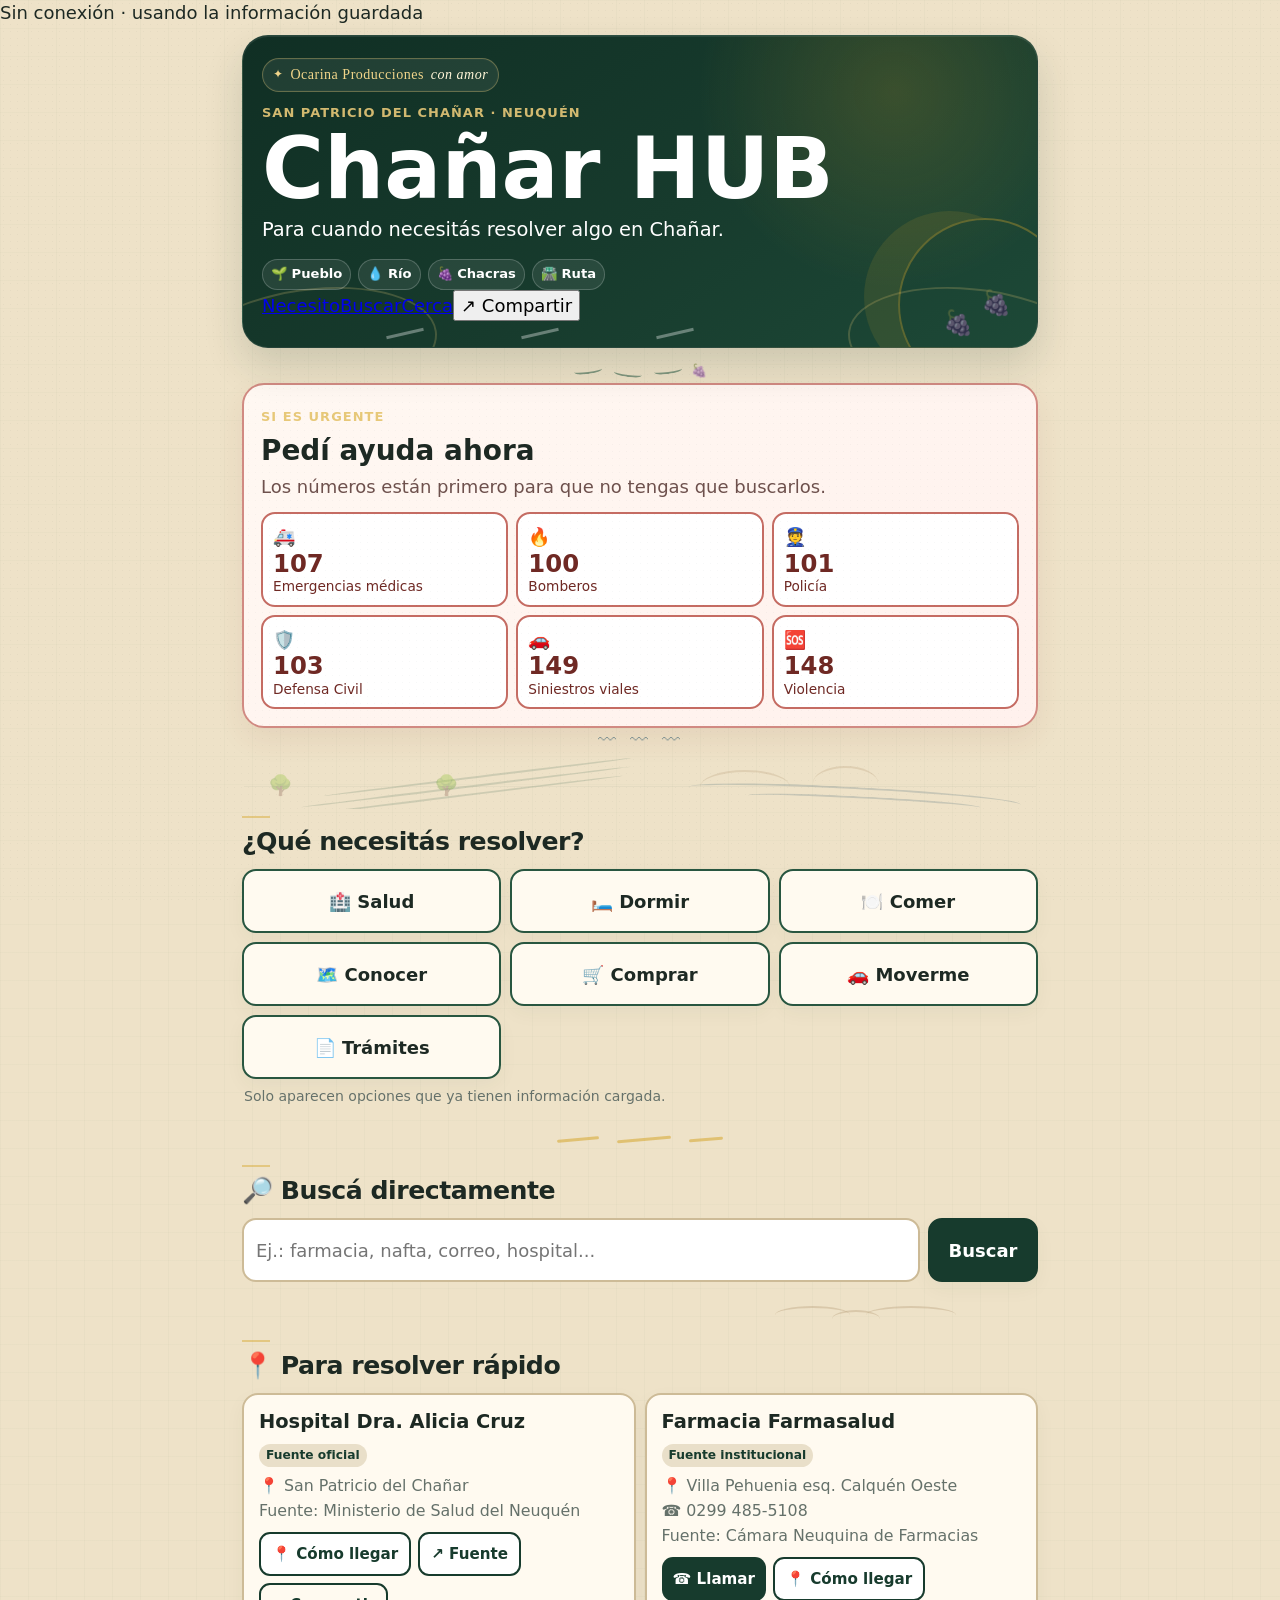
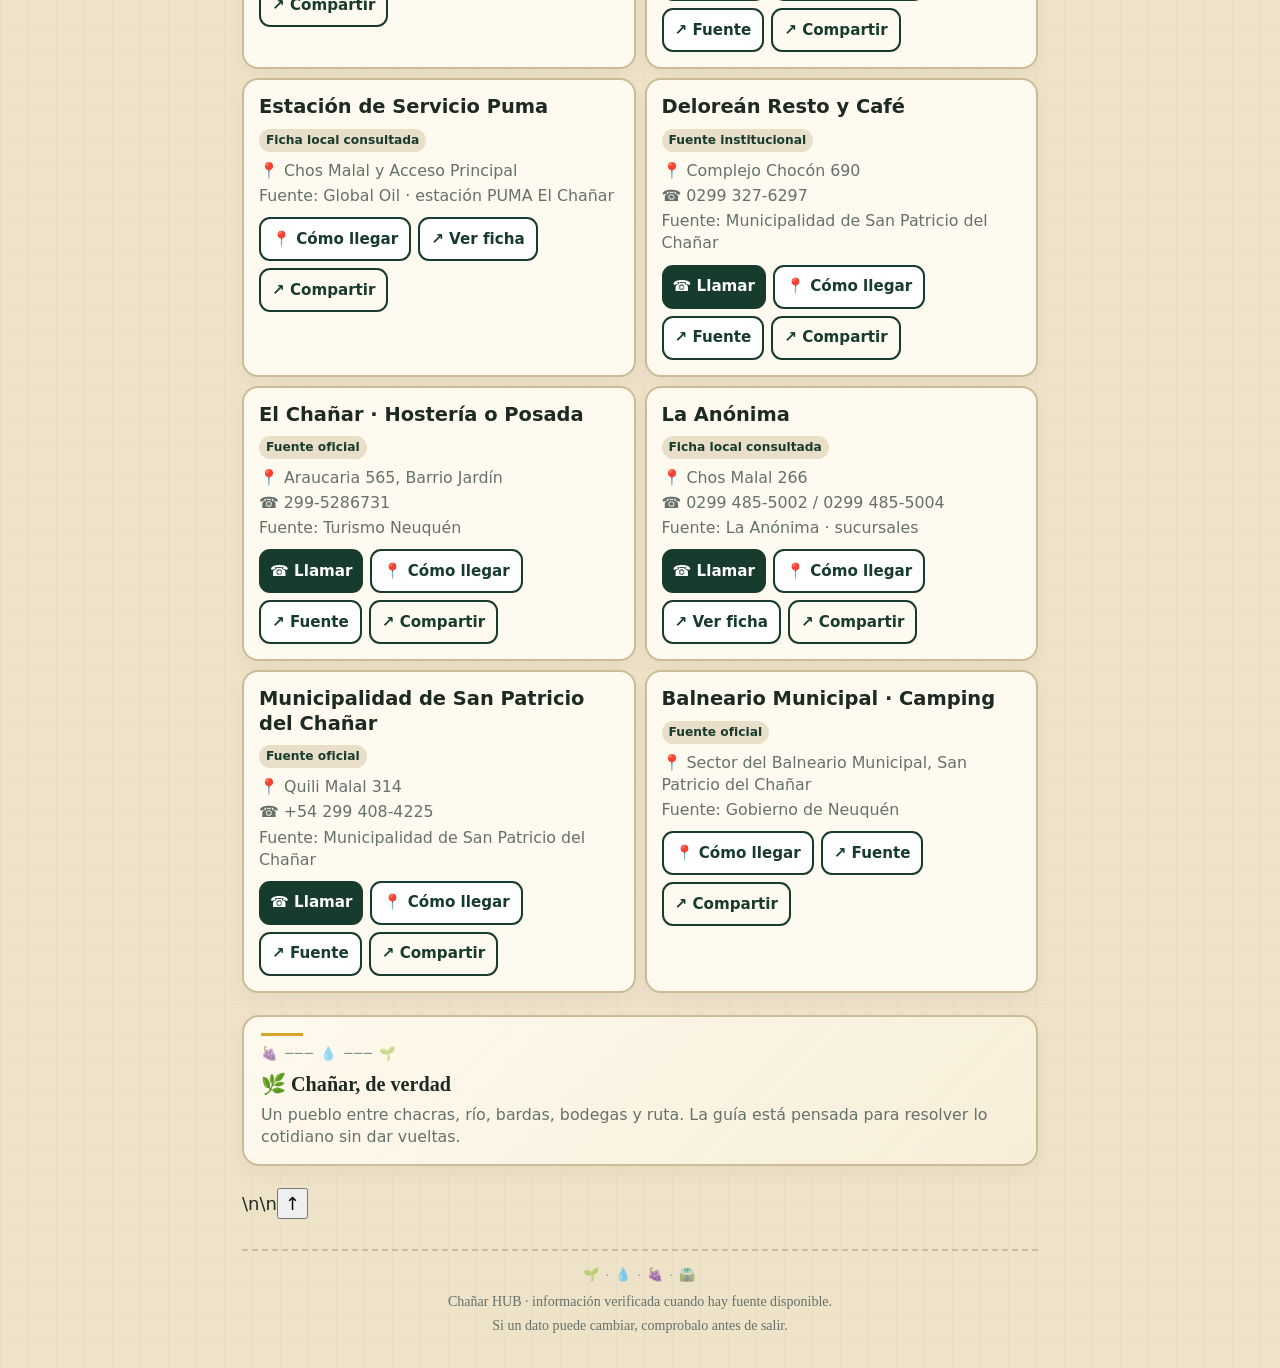
==== index.html @ 2857ac75 "Profundizar experiencia móvil y accesos rápidos" ====
<!doctype html>
<html lang="es">
<head>
<meta charset="utf-8">
<meta name="viewport" content="width=device-width,initial-scale=1,viewport-fit=cover">
<meta name="theme-color" content="#173b2d">
<meta name="theme-color" content="#173b2d"><link rel="manifest" href="manifest.webmanifest"><meta name="apple-mobile-web-app-capable" content="yes"><meta name="apple-mobile-web-app-status-bar-style" content="black-translucent"><meta name="apple-mobile-web-app-title" content="Chañar HUB"><meta name="description" content="Chañar HUB: información útil para resolver rápido en San Patricio del Chañar.">
<title>Chañar HUB · Guía útil</title>
<link rel="stylesheet" href="style.css">
</head>
<body>
<div class="offline-bar" id="offlineBar" role="status">Sin conexión · usando la información guardada</div>
<main class="app">
<header class="hero">
  <div class="brand-signature">Ocarina Producciones <span>con amor</span></div>
  <div class="eyebrow">SAN PATRICIO DEL CHAÑAR · NEUQUÉN</div>
  <h1>Chañar HUB</h1>
  <p>Para cuando necesitás resolver algo en Chañar.</p><div class="local-strip"><span>🌱 Pueblo</span><span>💧 Río</span><span>🍇 Chacras</span><span>🛣️ Ruta</span></div><nav class="mobile-nav" aria-label="Accesos rápidos"><a href="#need-title">Necesito</a><a href="#search-title">Buscar</a><a href="#quick-title">Cerca</a><button type="button" id="shareHub">↗ Compartir</button></nav>
  <div class="local-landscape" aria-hidden="true">
    <span class="hill hill-a"></span><span class="hill hill-b"></span>
    <span class="vine vine-1">🍇</span><span class="vine vine-2">🍇</span>
    <span class="road-mark road-1"></span><span class="road-mark road-2"></span><span class="road-mark road-3"></span>
  </div>
</header>
<div class="cha-strip strip-vine" aria-hidden="true"><i></i><i></i><i></i><span>🍇</span></div>

<section class="emergency" aria-labelledby="emergency-title">
  <div>
    <span class="eyebrow">SI ES URGENTE</span>
    <h2 id="emergency-title">Pedí ayuda ahora</h2>
    <p>Los números están primero para que no tengas que buscarlos.</p>
  </div>
  <div class="em-grid">
    <a href="tel:107" aria-label="Llamar al 107, emergencias médicas">🚑 <b>107</b><small>Emergencias médicas</small></a>
    <a href="tel:100" aria-label="Llamar al 100, bomberos">🔥 <b>100</b><small>Bomberos</small></a>
    <a href="tel:101" aria-label="Llamar al 101, policía">👮 <b>101</b><small>Policía</small></a>
    <a href="tel:103" aria-label="Llamar al 103, Defensa Civil">🛡️ <b>103</b><small>Defensa Civil</small></a>
    <a href="tel:149" aria-label="Llamar al 149, siniestros viales">🚗 <b>149</b><small>Siniestros viales</small></a>
    <a href="tel:148" aria-label="Llamar al 148, asistencia en violencia">🆘 <b>148</b><small>Violencia</small></a>
  </div>
</section>
<div class="cha-strip strip-river" aria-hidden="true"><span>〰</span><span>〰</span><span>〰</span></div>

<div class="local-scene" aria-hidden="true">
  <span class="row row-1"></span><span class="row row-2"></span><span class="row row-3"></span>
  <span class="water"></span><span class="barda barda-1"></span><span class="barda barda-2"></span>
  <span class="tiny-tree tree-1">🌳</span><span class="tiny-tree tree-2">🌳</span>
</div>

<section class="section" aria-labelledby="need-title">
<h2 id="need-title">¿Qué necesitás resolver?</h2>
<div class="actions">
  <button type="button" data-filter="salud">🏥 Salud</button>
  <button type="button" data-filter="dormir">🛏️ Dormir</button>
  <button type="button" data-filter="comer">🍽️ Comer</button>
  <button type="button" data-filter="visitar">🗺️ Conocer</button>
  <button type="button" data-filter="comprar">🛒 Comprar</button>
  <button type="button" data-filter="moverme">🚗 Moverme</button>
  <button type="button" data-filter="tramites">📄 Trámites</button>
</div>
<p class="hint">Solo aparecen opciones que ya tienen información cargada.</p>
</section>
<div class="cha-strip strip-road" aria-hidden="true"><span></span><span></span><span></span></div>

<section class="section" aria-labelledby="search-title">
<h2 id="search-title">🔎 Buscá directamente</h2>
<form class="search" id="searchForm">
  <input id="q" name="q" type="search" placeholder="Ej.: farmacia, nafta, correo, hospital..." autocomplete="off" enterkeyhint="search" aria-label="Buscar información">
  <button type="submit" id="go">Buscar</button>
</form>
<div id="results" aria-live="polite"></div>
</section>
<div class="cha-strip strip-barda" aria-hidden="true"><span></span><span></span><span></span></div>

<section class="section" aria-labelledby="quick-title">
<h2 id="quick-title">📍 Para resolver rápido</h2>
<div class="cards" id="quick"></div>
</section>

<section class="local-note" aria-label="Identidad local"><div class="note-marks" aria-hidden="true">🍇 ─── 💧 ─── 🌱</div><strong>🌿 Chañar, de verdad</strong><p>Un pueblo entre chacras, río, bardas, bodegas y ruta. La guía está pensada para resolver lo cotidiano sin dar vueltas.</p></section>\n\n<button class="top-button" id="topButton" type="button" aria-label="Volver arriba">↑</button>
<footer>Chañar HUB · información verificada cuando hay fuente disponible.<br><span>Si un dato puede cambiar, comprobalo antes de salir.</span></footer>
</main>
<script src="app.js"></script>
<script>if("serviceWorker" in navigator) navigator.serviceWorker.register("sw.js");</script>
</body>
</html>
---- style.css ----
:root{--green:#173b2d;--green2:#285640;--paper:#fffaf0;--cream:#eee2c8;--ink:#1d2923;--muted:#65716a;--line:#cdbb97;--red:#9d3029;--blue:#345c70;--sun:#d6a62c}
*{box-sizing:border-box}
html{font-size:18px;-webkit-text-size-adjust:100%}
body{margin:0;background:var(--cream);color:var(--ink);font-family:system-ui,-apple-system,"Segoe UI",sans-serif;line-height:1.4;background-image:linear-gradient(90deg,rgba(23,59,45,.025) 1px,transparent 1px),linear-gradient(rgba(23,59,45,.018) 1px,transparent 1px);background-size:28px 28px}
button,input{font:inherit}
a,button{touch-action:manipulation}
.app{width:min(100%,820px);margin:auto;padding:10px 12px calc(32px + env(safe-area-inset-bottom))}
.hero{background:radial-gradient(circle at 82% 18%,rgba(214,166,44,.18),transparent 28%),linear-gradient(145deg,#102f24 0%,#173b2d 55%,#1d4937 100%);color:white;border-radius:26px;padding:22px 19px 26px;margin-bottom:12px;position:relative;overflow:hidden;box-shadow:0 18px 38px rgba(23,59,45,.16),inset 0 1px 0 rgba(255,255,255,.08);border:1px solid rgba(255,255,255,.09)}.hero:after{content:"";position:absolute;right:-35px;bottom:-45px;width:170px;height:170px;border:2px solid rgba(214,166,44,.35);border-radius:50%;box-shadow:-35px -8px 0 -1px rgba(214,166,44,.12)}
.eyebrow{font-size:.72rem;font-weight:900;letter-spacing:.08em;color:#e7c878}
.brand-signature{display:inline-flex;align-items:center;gap:7px;margin-bottom:12px;padding:6px 10px;border:1px solid rgba(231,200,120,.34);border-radius:999px;background:rgba(255,250,240,.07);font-family:Georgia,serif;font-size:.78rem;letter-spacing:.035em;color:#f1d58a;box-shadow:inset 0 0 0 1px rgba(255,255,255,.025)}.brand-signature:before{content:"✦";font-size:.65rem}.brand-signature span{font-style:italic;color:#fff6d8}.hero h1{font-size:clamp(2.35rem,12vw,4.7rem);line-height:.9;margin:9px 0}
.hero p{margin:0;font-size:1.08rem}.local-strip{display:flex;flex-wrap:wrap;gap:7px;margin-top:16px}.local-strip span{font-size:.73rem;font-weight:800;padding:5px 8px;border:1px solid rgba(255,255,255,.2);border-radius:999px;background:rgba(255,255,255,.08)}
.emergency{background:linear-gradient(145deg,#fff8f2,#fff1ed);border:2px solid #d18a82;border-radius:22px;padding:17px;box-shadow:0 12px 28px rgba(130,45,35,.08)}
.emergency h2{margin:4px 0;font-size:1.55rem}
.emergency p{margin:4px 0 13px;color:#6e514d}
.em-grid{display:grid;grid-template-columns:repeat(3,1fr);gap:8px}
.em-grid a{min-height:84px;padding:10px;background:white;border:2px solid #c56c63;border-radius:14px;text-decoration:none;color:#6f2924;display:flex;flex-direction:column;justify-content:center;gap:1px}
.em-grid b{font-size:1.35rem;line-height:1.1}
.em-grid small{font-size:.76rem;line-height:1.2}
.section{margin:22px 0}.section h2{letter-spacing:-.02em}.actions button,.search button,.card,.local-note{box-shadow:0 7px 20px rgba(23,59,45,.045)}.local-note{margin:22px 0;padding:16px 17px;border:2px solid var(--line);border-radius:17px;background:rgba(255,250,240,.82);position:relative}.local-note:before{content:"";display:block;width:42px;height:3px;background:var(--sun);margin-bottom:9px}.local-note strong{font-size:1.02rem}.local-note p{margin:5px 0 0;color:var(--muted);font-size:.88rem}
.section h2{font-size:1.4rem;margin:0 0 10px}
.actions{display:grid;grid-template-columns:repeat(3,1fr);gap:9px}
.actions button,.search button{border:2px solid var(--green2);background:var(--paper);color:var(--ink);border-radius:14px;padding:13px 10px;min-height:64px;font:inherit;font-weight:850;cursor:pointer}
.actions button:active,.search button:active,.card a:active,.em-grid a:active{transform:translateY(1px)}
.search{display:flex;gap:8px}
.search input{flex:1;min-width:0;min-height:52px;border:2px solid var(--line);border-radius:14px;padding:12px;background:white;color:var(--ink)}
.search input:focus,.actions button:focus-visible,.search button:focus-visible,.card a:focus-visible,.em-grid a:focus-visible{outline:3px solid #d19d27;outline-offset:2px}
.search button{background:var(--green);color:white;border-color:var(--green);min-width:110px}
.hint{margin:8px 2px 0;color:var(--muted);font-size:.78rem}
#results{margin-top:10px}
.cards{display:grid;grid-template-columns:1fr 1fr;gap:9px}
.card{background:var(--paper);border:2px solid var(--line);border-radius:16px;padding:15px}
.card h3{margin:0 0 5px;font-size:1.08rem;line-height:1.25}
.card p{margin:3px 0;color:var(--muted);font-size:.88rem}
.card .buttons{display:flex;gap:7px;flex-wrap:wrap;margin-top:10px}
.card .share{display:inline-flex;align-items:center;justify-content:center;min-height:44px;padding:8px 11px;border-radius:11px;background:var(--paper);color:var(--green);border:2px solid var(--green);font-weight:800;font-size:.84rem;cursor:pointer}
.card .badge{display:inline-block;margin:2px 0 5px;padding:3px 7px;border-radius:999px;background:#e9dfc9;color:var(--green);font-size:.68rem;font-weight:850}
.card .share:focus-visible{outline:3px solid #d19d27;outline-offset:2px}
.card a{display:inline-flex;align-items:center;justify-content:center;min-height:44px;padding:8px 11px;border-radius:11px;background:var(--green);color:white;text-decoration:none;font-weight:800;font-size:.84rem}
.card a.secondary{background:white;color:var(--green);border:2px solid var(--green)}
.empty{padding:14px;border:2px dashed var(--line);border-radius:14px;background:var(--paper);color:var(--muted)}
footer{margin-top:30px;border-top:2px dashed var(--line);padding-top:15px;color:var(--muted);font-size:.78rem;text-align:center}
footer span{display:block;margin-top:4px}
@media(max-width:620px){
  .app{padding:8px 9px calc(28px + env(safe-area-inset-bottom))}
  .em-grid{grid-template-columns:repeat(2,1fr)}
  .actions{grid-template-columns:1fr 1fr}
  .cards{grid-template-columns:1fr}
  .search{display:grid;grid-template-columns:1fr}
  .search button{width:100%}
  .hero{padding:22px 16px}
}
@media(max-width:380px){
  html{font-size:17px}
  .actions{grid-template-columns:1fr}
  .em-grid a{min-height:76px}
}

/* Identidad visual local: chacras, río, bardas y ruta. Decoración liviana, sin imágenes externas. */
.hero{isolation:isolate}
.local-landscape{position:absolute;inset:auto 0 0 0;height:82px;pointer-events:none;z-index:-1;overflow:hidden}
.hill{position:absolute;bottom:-62px;width:260px;height:120px;border:2px solid rgba(231,200,120,.22);border-radius:50%}
.hill-a{left:-65px;transform:rotate(-8deg)}
.hill-b{right:-70px;transform:rotate(8deg)}
.vine{position:absolute;font-size:1.35rem;opacity:.5;filter:saturate(.8)}
.vine-1{right:26px;bottom:27px}.vine-2{right:64px;bottom:7px}
.road-mark{position:absolute;width:38px;height:3px;background:rgba(255,255,255,.35);transform:rotate(-13deg);bottom:12px}
.road-1{left:18%}.road-2{left:35%}.road-3{left:52%}
.local-divider{display:flex;align-items:center;gap:8px;margin:5px 7px 2px;color:var(--green2);opacity:.72;font-size:.78rem}
.local-divider i{height:1px;flex:1;background:linear-gradient(90deg,transparent,var(--line),transparent)}
.local-scene{height:54px;margin:3px 2px -7px;position:relative;overflow:hidden;border-radius:14px;opacity:.72}
.local-scene:after{content:"";position:absolute;inset:0;background:linear-gradient(180deg,transparent 58%,rgba(23,59,45,.055) 58%,rgba(23,59,45,.055) 60%,transparent 60%)}
.row{position:absolute;height:2px;background:var(--green2);opacity:.22;transform:rotate(-7deg);border-radius:50%}
.row-1{width:44%;left:4%;bottom:11px}.row-2{width:42%;left:7%;bottom:21px}.row-3{width:39%;left:10%;bottom:31px}
.water{position:absolute;right:2%;bottom:4px;width:42%;height:18px;border-top:2px solid var(--blue);border-radius:50%;transform:rotate(3deg);opacity:.28}
.water:after{content:"";position:absolute;left:18%;top:7px;width:70%;height:8px;border-top:2px solid var(--blue);border-radius:50%}
.barda{position:absolute;bottom:5px;width:90px;height:34px;border-top:2px solid #9b7b52;border-radius:50%;opacity:.25}
.barda-1{right:31%}.barda-2{right:20%;bottom:9px;width:65px}
.tiny-tree{position:absolute;font-size:1.1rem;opacity:.42;bottom:9px}.tree-1{left:3%}.tree-2{left:24%}
.local-note{overflow:hidden}.local-note .note-marks{font-size:.74rem;letter-spacing:.12em;color:var(--green2);opacity:.62;margin-bottom:7px}
footer:before{content:"🌱  ·  💧  ·  🍇  ·  🛣️";display:block;margin-bottom:8px;font-size:.72rem;letter-spacing:.12em;opacity:.7}
@media(max-width:620px){.local-scene{height:46px}.local-landscape{height:72px}.vine{font-size:1.15rem}.local-divider{margin-left:3px;margin-right:3px}}

/* Capa de belleza editorial Ocarina: cálida, artesanal y local, sin sacrificar velocidad. */
body:before{content:"";position:fixed;inset:0;pointer-events:none;opacity:.18;background-image:radial-gradient(rgba(23,59,45,.18) .6px,transparent .6px);background-size:7px 7px;mix-blend-mode:multiply}.hero p{max-width:520px}.hero .eyebrow{opacity:.9}.card{transition:transform .18s ease,box-shadow .18s ease}.card:hover{transform:translateY(-2px);box-shadow:0 12px 28px rgba(23,59,45,.09)}.actions button{transition:transform .15s ease,background .15s ease}.actions button:hover{background:#fffdf7;transform:translateY(-1px)}.local-note{background:linear-gradient(135deg,rgba(255,250,240,.96),rgba(247,239,217,.9))}.local-note strong{font-family:Georgia,serif;font-size:1.12rem}footer{font-family:Georgia,serif}

/* LENGUAJE VISUAL CHAÑAR HUB: patrones livianos de viña, río, ruta y barda. */
.cha-strip{height:22px;margin:1px 18px 1px;display:flex;align-items:center;justify-content:center;gap:12px;opacity:.55;overflow:hidden;pointer-events:none}.cha-strip span{color:var(--green2);font-size:.72rem}.strip-vine i{width:28px;height:7px;border-bottom:2px solid var(--green2);border-radius:0 0 60% 60%;transform:rotate(-7deg)}.strip-vine i:nth-child(2){transform:rotate(7deg);margin-top:5px}.strip-vine span{margin-left:-3px}.strip-river span{font-family:Georgia,serif;font-size:1rem;color:var(--blue);letter-spacing:.12em}.strip-road{gap:18px}.strip-road span{display:block;width:42px;height:3px;border-radius:99px;background:var(--sun);transform:rotate(-5deg)}.strip-road span:nth-child(2){width:54px}.strip-road span:nth-child(3){width:34px}.strip-barda{gap:0;justify-content:flex-end;padding-right:8%}.strip-barda span{width:75px;height:18px;border-top:2px solid #9b7b52;border-radius:50%;opacity:.45}.strip-barda span:nth-child(2){width:48px;margin-left:-18px;margin-top:8px}.strip-barda span:nth-child(3){width:90px;margin-left:-14px}.section{position:relative}.section:before{content:"";position:absolute;left:0;top:-8px;width:28px;height:2px;background:var(--sun);opacity:.45}.emergency + .cha-strip{margin-top:2px}@media(max-width:620px){.cha-strip{margin-left:8px;margin-right:8px}}
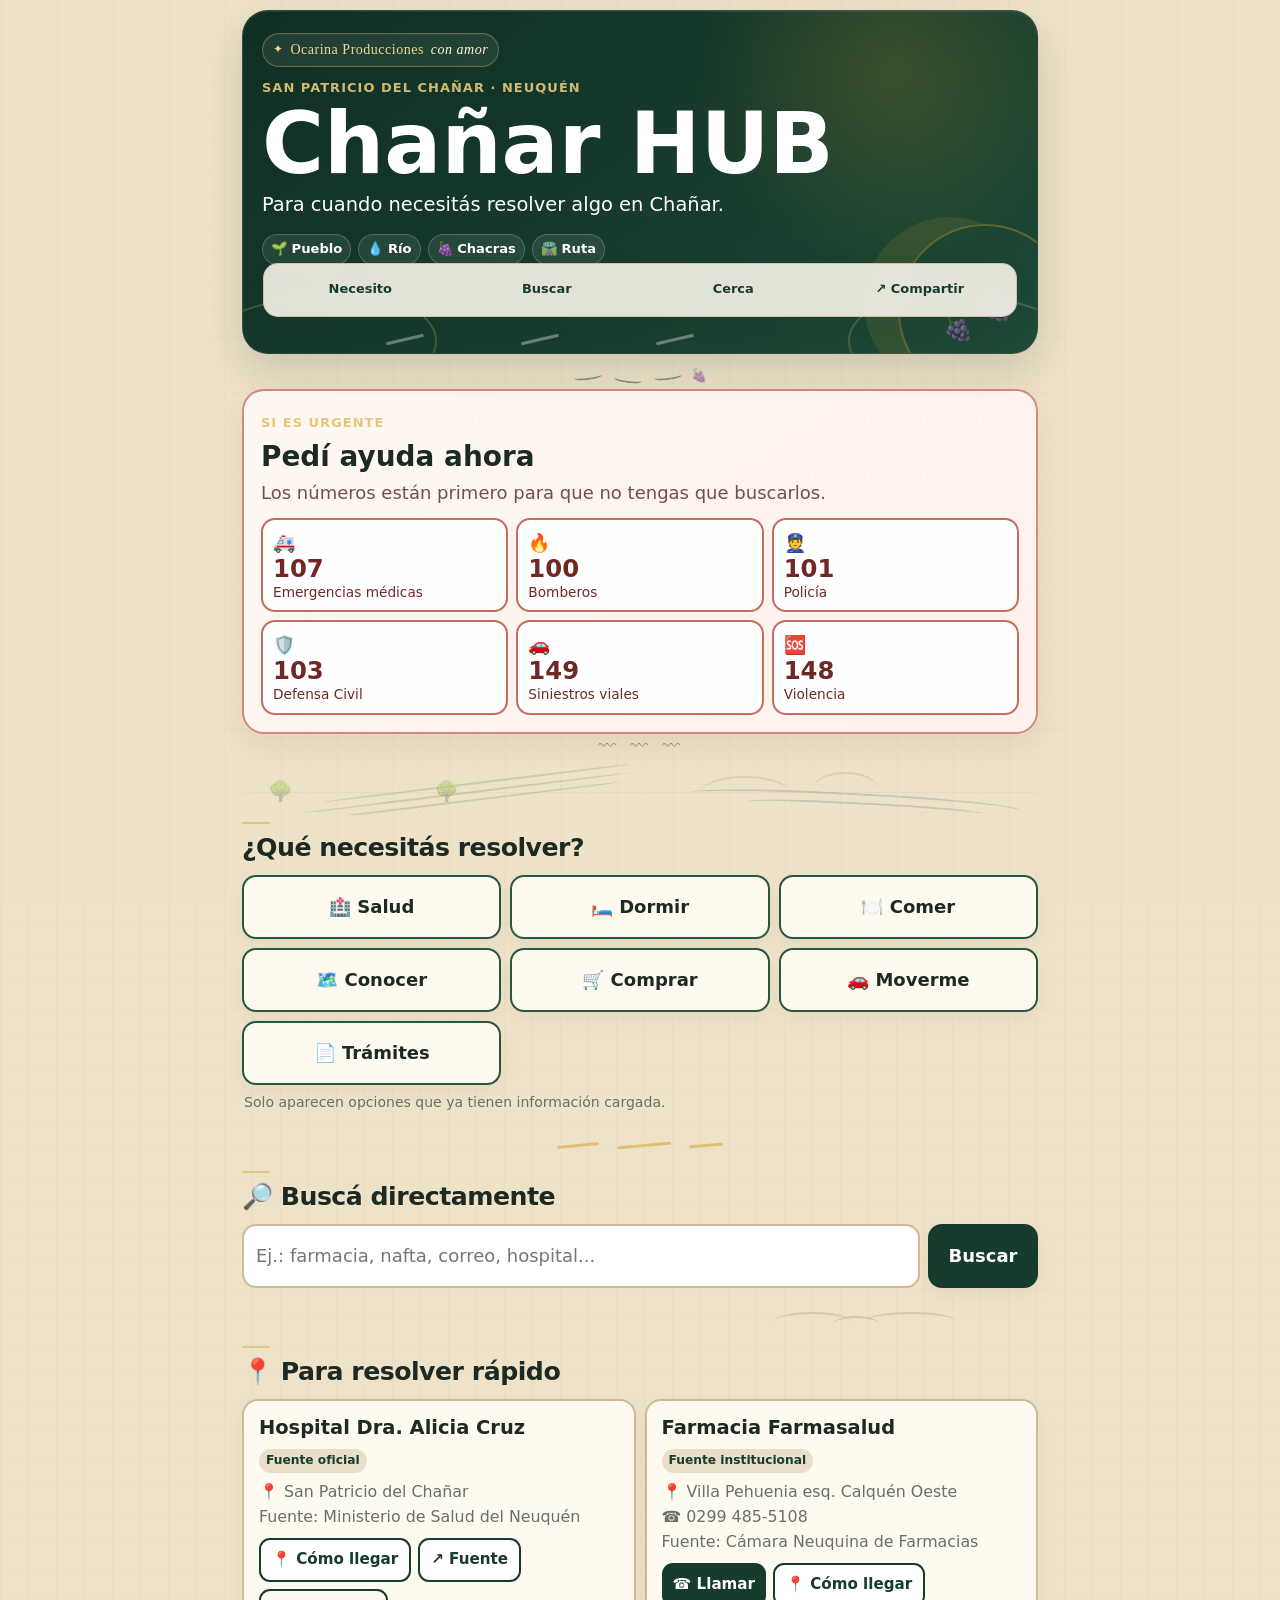
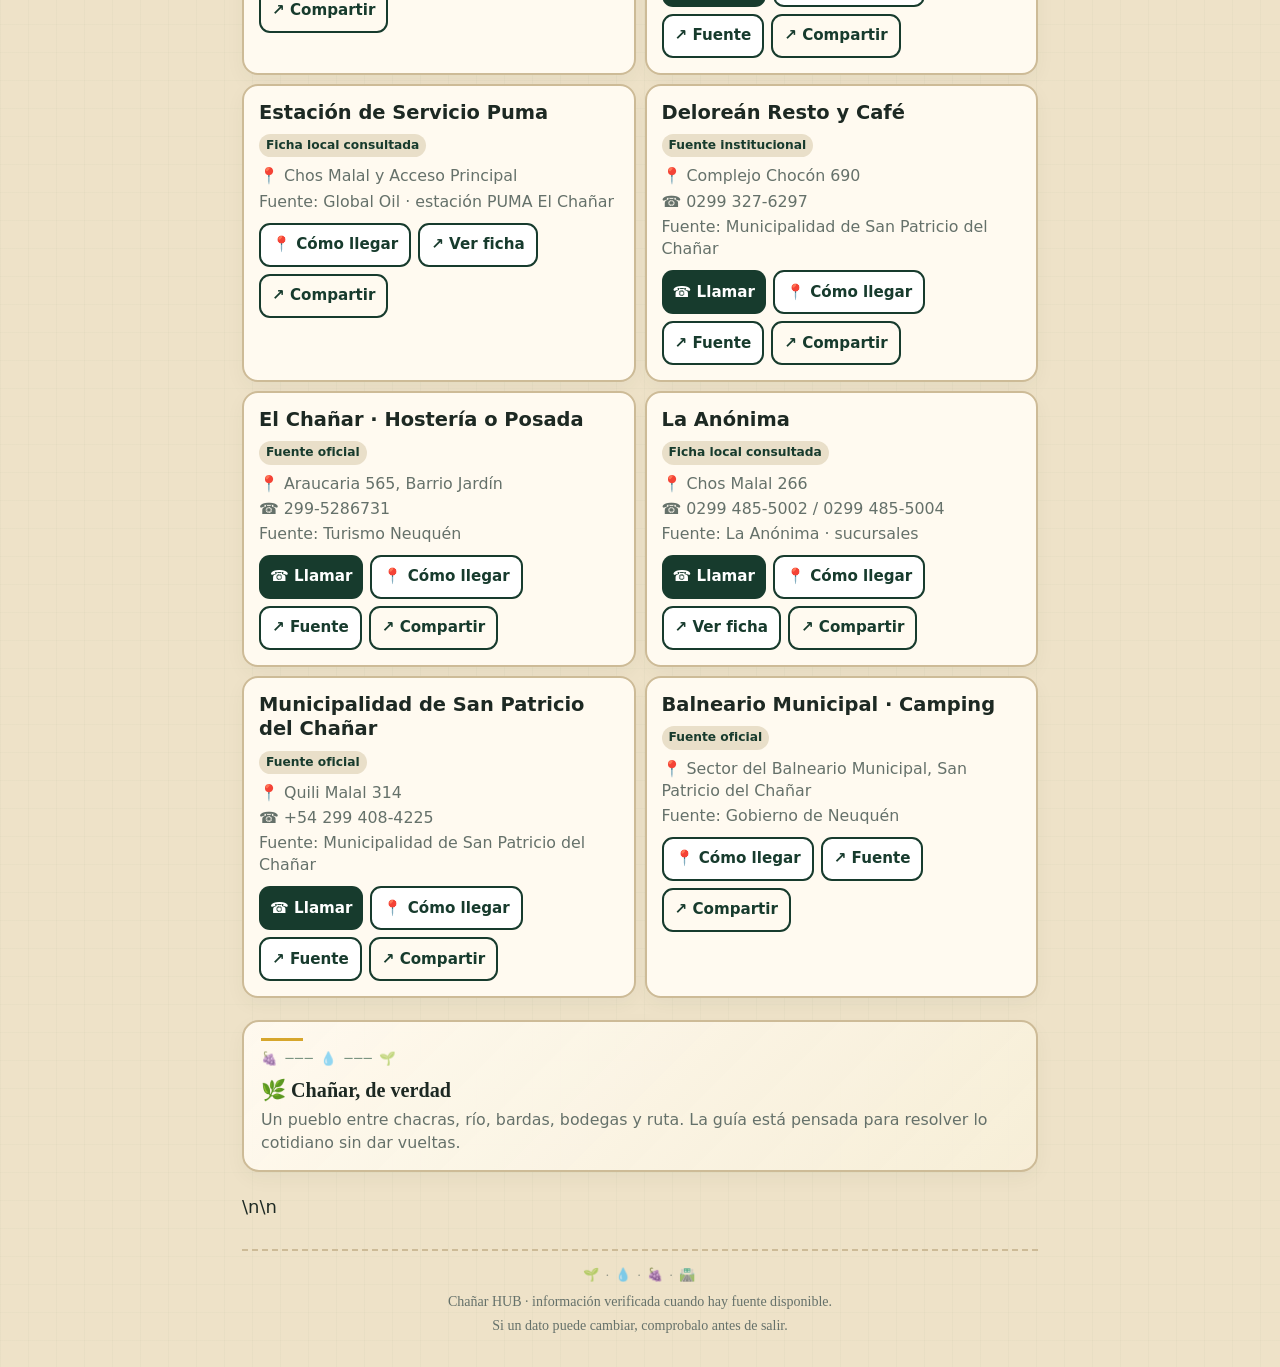
==== commit bf6f1404: "Añadir metadatos de vista previa al compartir" ====
--- a/index.html
+++ b/index.html
@@ -4,7 +4,19 @@
 <meta charset="utf-8">
 <meta name="viewport" content="width=device-width,initial-scale=1,viewport-fit=cover">
 <meta name="theme-color" content="#173b2d">
-<meta name="theme-color" content="#173b2d"><link rel="manifest" href="manifest.webmanifest"><meta name="apple-mobile-web-app-capable" content="yes"><meta name="apple-mobile-web-app-status-bar-style" content="black-translucent"><meta name="apple-mobile-web-app-title" content="Chañar HUB"><meta name="description" content="Chañar HUB: información útil para resolver rápido en San Patricio del Chañar.">
+<meta name="theme-color" content="#173b2d">
+<meta property="og:type" content="website">
+<meta property="og:site_name" content="Chañar HUB">
+<meta property="og:title" content="Chañar HUB · Guía útil de San Patricio del Chañar">
+<meta property="og:description" content="Información útil para resolver rápido en San Patricio del Chañar. Salud, trámites, comer, dormir, compras y más.">
+<meta property="og:url" content="https://eliasmartinezcultural-glitch.github.io/chanar-hub/">
+<meta property="og:image" content="https://eliasmartinezcultural-glitch.github.io/chanar-hub/og-chanar-hub.svg">
+<meta property="og:image:alt" content="Chañar HUB · Guía útil de San Patricio del Chañar">
+<meta name="twitter:card" content="summary_large_image">
+<meta name="twitter:title" content="Chañar HUB · Guía útil">
+<meta name="twitter:description" content="Guía útil de San Patricio del Chañar.">
+<meta name="twitter:image" content="https://eliasmartinezcultural-glitch.github.io/chanar-hub/og-chanar-hub.svg">
+<link rel="canonical" href="https://eliasmartinezcultural-glitch.github.io/chanar-hub/"><link rel="manifest" href="manifest.webmanifest"><meta name="apple-mobile-web-app-capable" content="yes"><meta name="apple-mobile-web-app-status-bar-style" content="black-translucent"><meta name="apple-mobile-web-app-title" content="Chañar HUB"><meta name="description" content="Chañar HUB: información útil para resolver rápido en San Patricio del Chañar.">
 <title>Chañar HUB · Guía útil</title>
 <link rel="stylesheet" href="style.css">
 </head>
--- a/style.css
+++ b/style.css
@@ -85,3 +85,25 @@
 
 /* LENGUAJE VISUAL CHAÑAR HUB: patrones livianos de viña, río, ruta y barda. */
 .cha-strip{height:22px;margin:1px 18px 1px;display:flex;align-items:center;justify-content:center;gap:12px;opacity:.55;overflow:hidden;pointer-events:none}.cha-strip span{color:var(--green2);font-size:.72rem}.strip-vine i{width:28px;height:7px;border-bottom:2px solid var(--green2);border-radius:0 0 60% 60%;transform:rotate(-7deg)}.strip-vine i:nth-child(2){transform:rotate(7deg);margin-top:5px}.strip-vine span{margin-left:-3px}.strip-river span{font-family:Georgia,serif;font-size:1rem;color:var(--blue);letter-spacing:.12em}.strip-road{gap:18px}.strip-road span{display:block;width:42px;height:3px;border-radius:99px;background:var(--sun);transform:rotate(-5deg)}.strip-road span:nth-child(2){width:54px}.strip-road span:nth-child(3){width:34px}.strip-barda{gap:0;justify-content:flex-end;padding-right:8%}.strip-barda span{width:75px;height:18px;border-top:2px solid #9b7b52;border-radius:50%;opacity:.45}.strip-barda span:nth-child(2){width:48px;margin-left:-18px;margin-top:8px}.strip-barda span:nth-child(3){width:90px;margin-left:-14px}.section{position:relative}.section:before{content:"";position:absolute;left:0;top:-8px;width:28px;height:2px;background:var(--sun);opacity:.45}.emergency + .cha-strip{margin-top:2px}@media(max-width:620px){.cha-strip{margin-left:8px;margin-right:8px}}
+
+/* EXPERIENCIA MÓVIL · Chañar HUB */
+body{min-height:100vh}
+.offline-bar{display:none;position:fixed;z-index:50;left:8px;right:8px;top:8px;padding:8px 12px;border-radius:12px;background:#173b2d;color:#fffaf0;text-align:center;font-size:.76rem;font-weight:800;box-shadow:0 8px 22px rgba(0,0,0,.16)}
+body.is-offline .offline-bar{display:block}
+.mobile-nav{display:grid;grid-template-columns:repeat(4,1fr);gap:6px;margin:-2px 1px 10px;padding:6px;background:rgba(255,250,240,.88);border:1px solid rgba(205,187,151,.8);border-radius:15px;box-shadow:0 8px 22px rgba(23,59,45,.07);position:sticky;top:7px;z-index:20;backdrop-filter:blur(10px)}
+.mobile-nav a,.mobile-nav button{min-height:40px;display:flex;align-items:center;justify-content:center;border:0;border-radius:10px;background:transparent;color:var(--green);text-decoration:none;font-size:.72rem;font-weight:900}
+.mobile-nav a:active,.mobile-nav button:active{background:#eee2c8}
+.top-button{position:fixed;right:14px;bottom:18px;z-index:30;width:46px;height:46px;border:2px solid var(--green);border-radius:50%;background:var(--paper);color:var(--green);font-size:1.25rem;font-weight:900;box-shadow:0 10px 24px rgba(23,59,45,.18);display:none}
+.top-button.show{display:block}
+.hero{scroll-margin-top:70px}
+.section,.local-note,.emergency{scroll-margin-top:72px}
+@media(max-width:620px){
+ .mobile-nav{top:5px}
+ .mobile-nav a,.mobile-nav button{font-size:.69rem}
+ .hero{border-radius:23px}
+ .hero h1{font-size:clamp(2.5rem,17vw,4rem)}
+ .em-grid a{border-radius:13px}
+ .actions button{min-height:58px}
+ .card{padding:14px;border-radius:15px}
+}
+@media(prefers-reduced-motion:reduce){*{scroll-behavior:auto!important;transition:none!important}.card:hover,.actions button:hover{transform:none}}
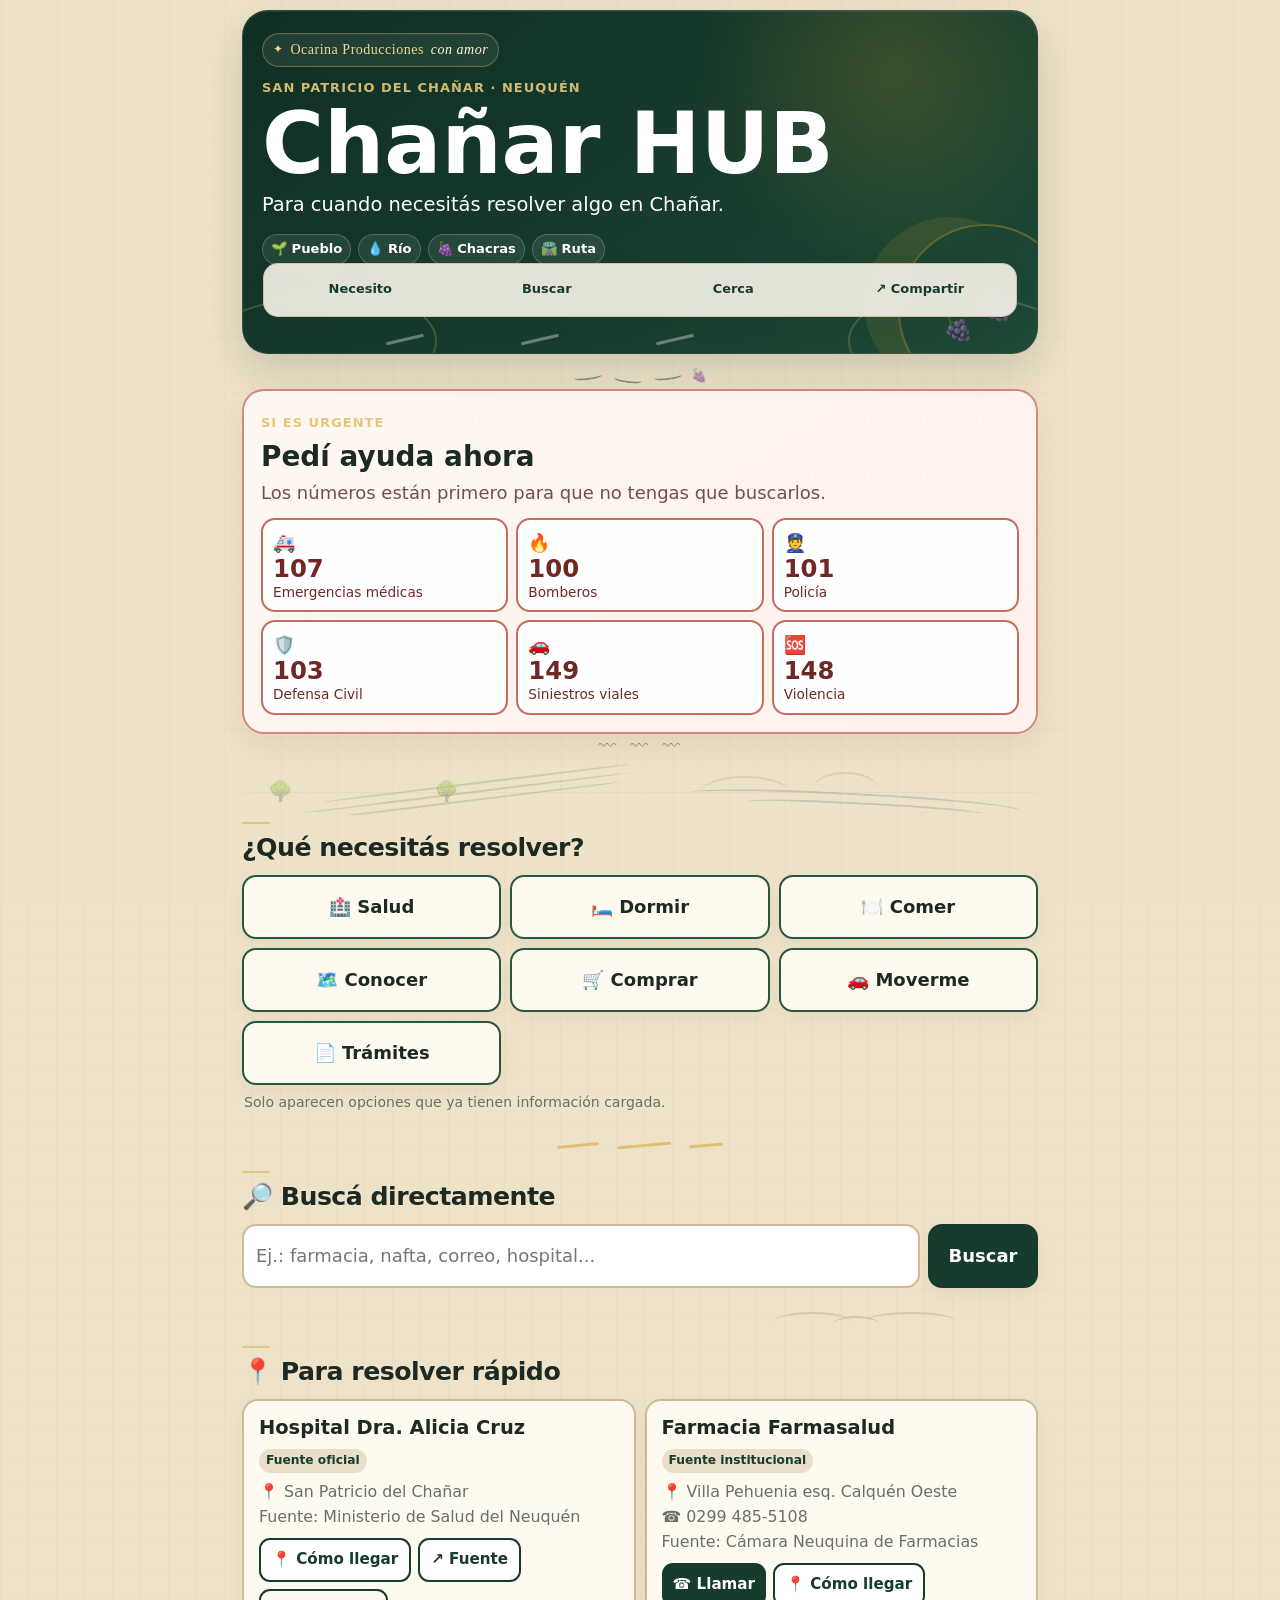
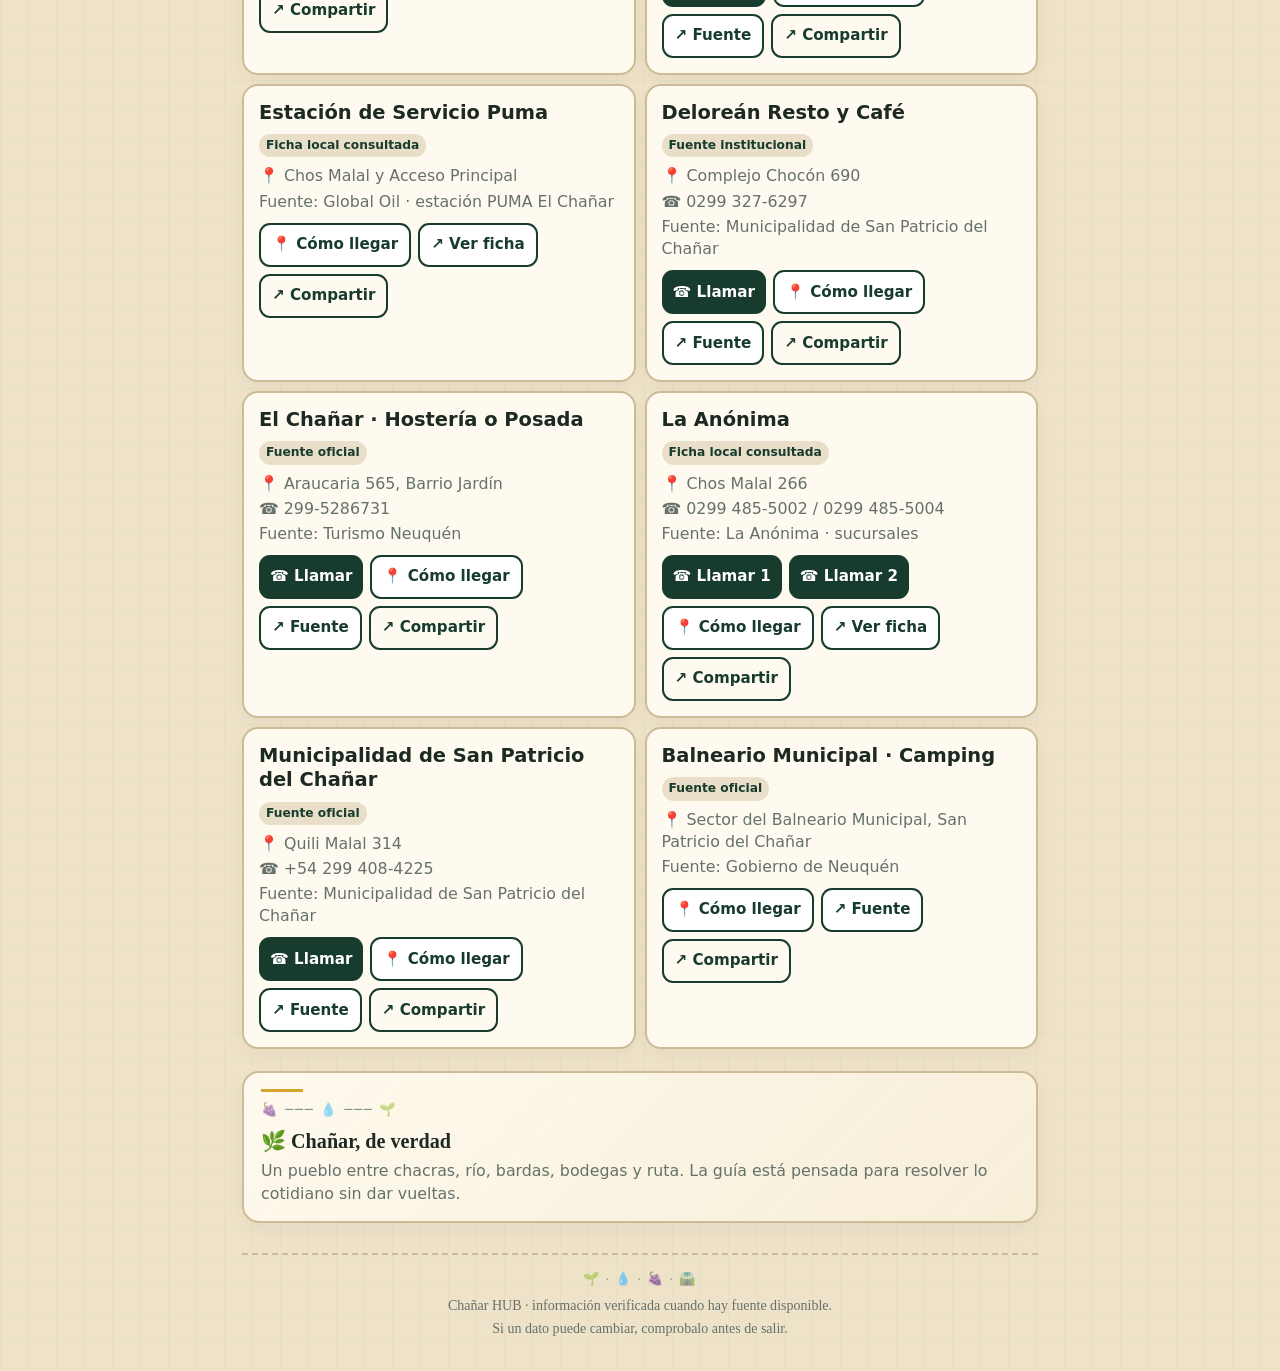
==== commit 65265bb0: "Consolidar y pulir versión final de Chañar HUB" ====
--- a/index.html
+++ b/index.html
@@ -3,7 +3,6 @@
 <head>
 <meta charset="utf-8">
 <meta name="viewport" content="width=device-width,initial-scale=1,viewport-fit=cover">
-<meta name="theme-color" content="#173b2d">
 <meta name="theme-color" content="#173b2d">
 <meta property="og:type" content="website">
 <meta property="og:site_name" content="Chañar HUB">
@@ -89,7 +88,9 @@
 <div class="cards" id="quick"></div>
 </section>
 
-<section class="local-note" aria-label="Identidad local"><div class="note-marks" aria-hidden="true">🍇 ─── 💧 ─── 🌱</div><strong>🌿 Chañar, de verdad</strong><p>Un pueblo entre chacras, río, bardas, bodegas y ruta. La guía está pensada para resolver lo cotidiano sin dar vueltas.</p></section>\n\n<button class="top-button" id="topButton" type="button" aria-label="Volver arriba">↑</button>
+<section class="local-note" aria-label="Identidad local"><div class="note-marks" aria-hidden="true">🍇 ─── 💧 ─── 🌱</div><strong>🌿 Chañar, de verdad</strong><p>Un pueblo entre chacras, río, bardas, bodegas y ruta. La guía está pensada para resolver lo cotidiano sin dar vueltas.</p></section>
+
+<button class="top-button id="topButton" type="button" aria-label="Volver arriba">↑</button>
 <footer>Chañar HUB · información verificada cuando hay fuente disponible.<br><span>Si un dato puede cambiar, comprobalo antes de salir.</span></footer>
 </main>
 <script src="app.js"></script>
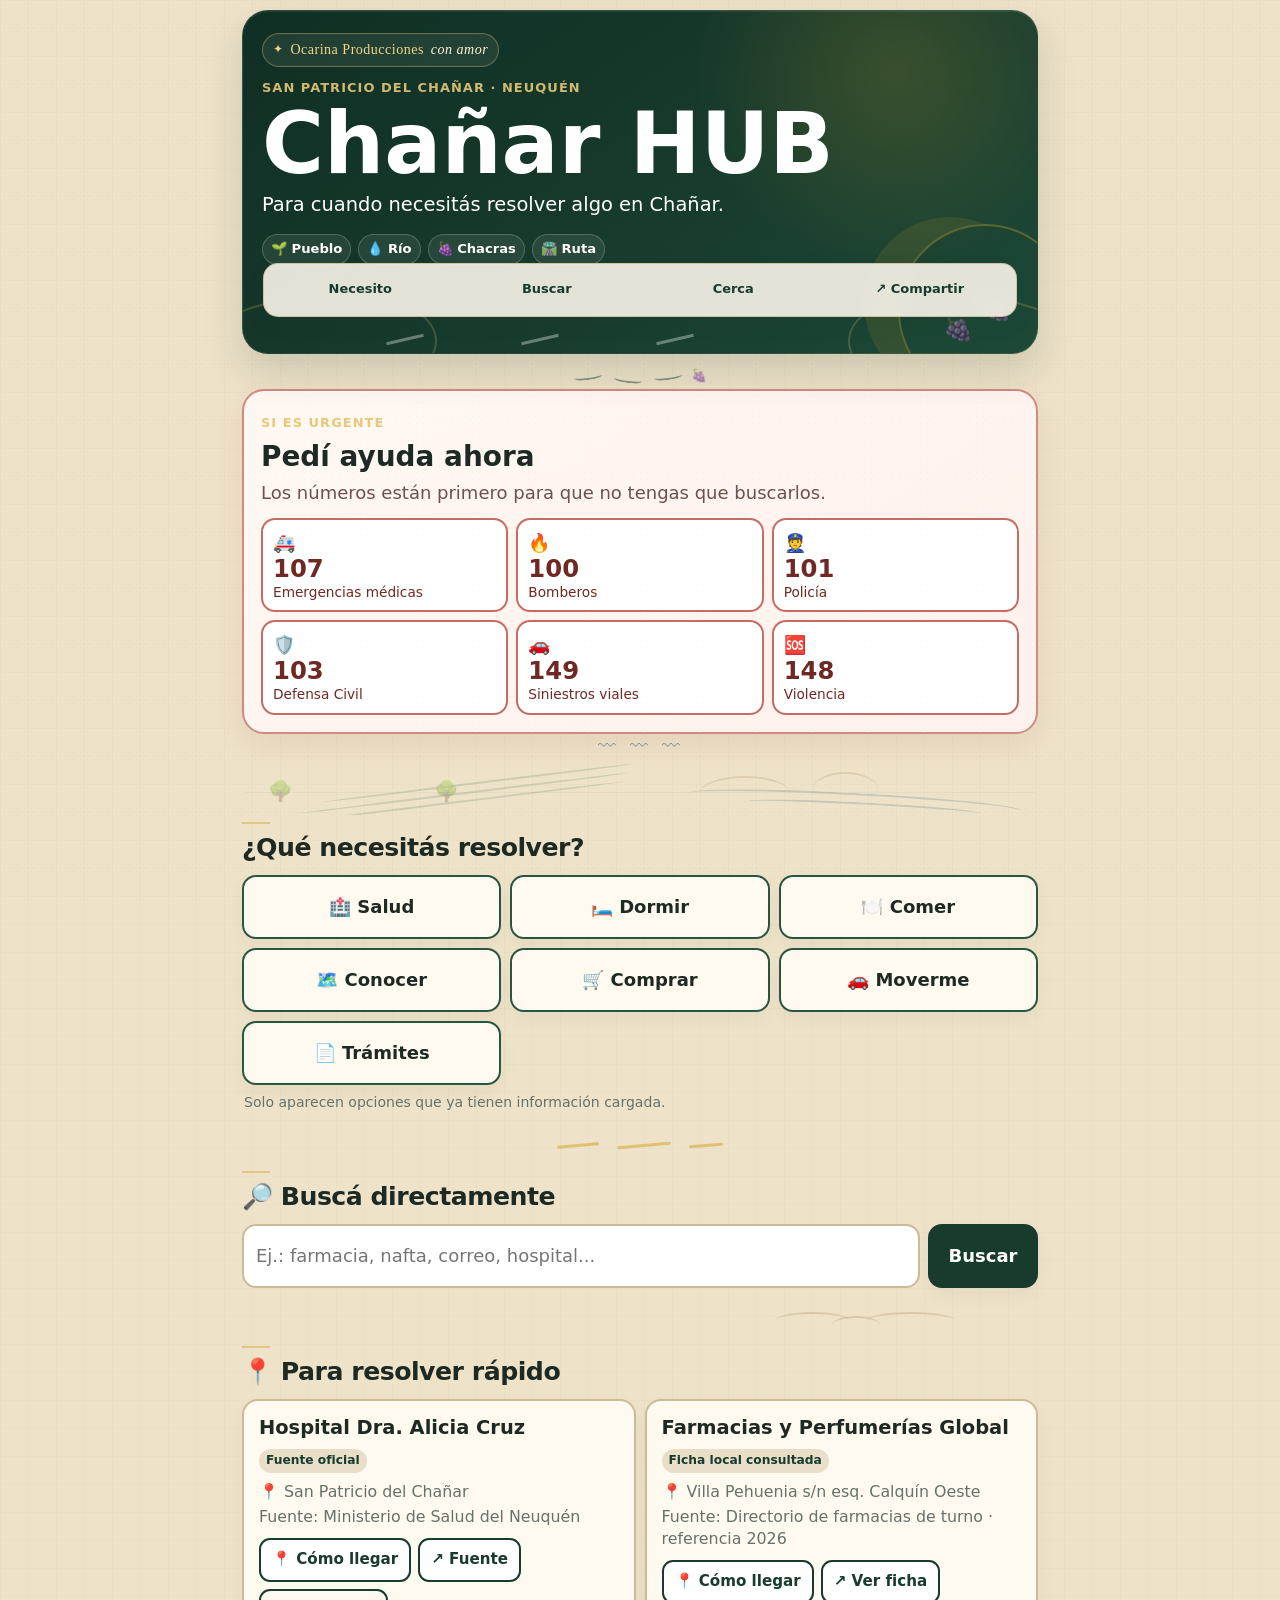
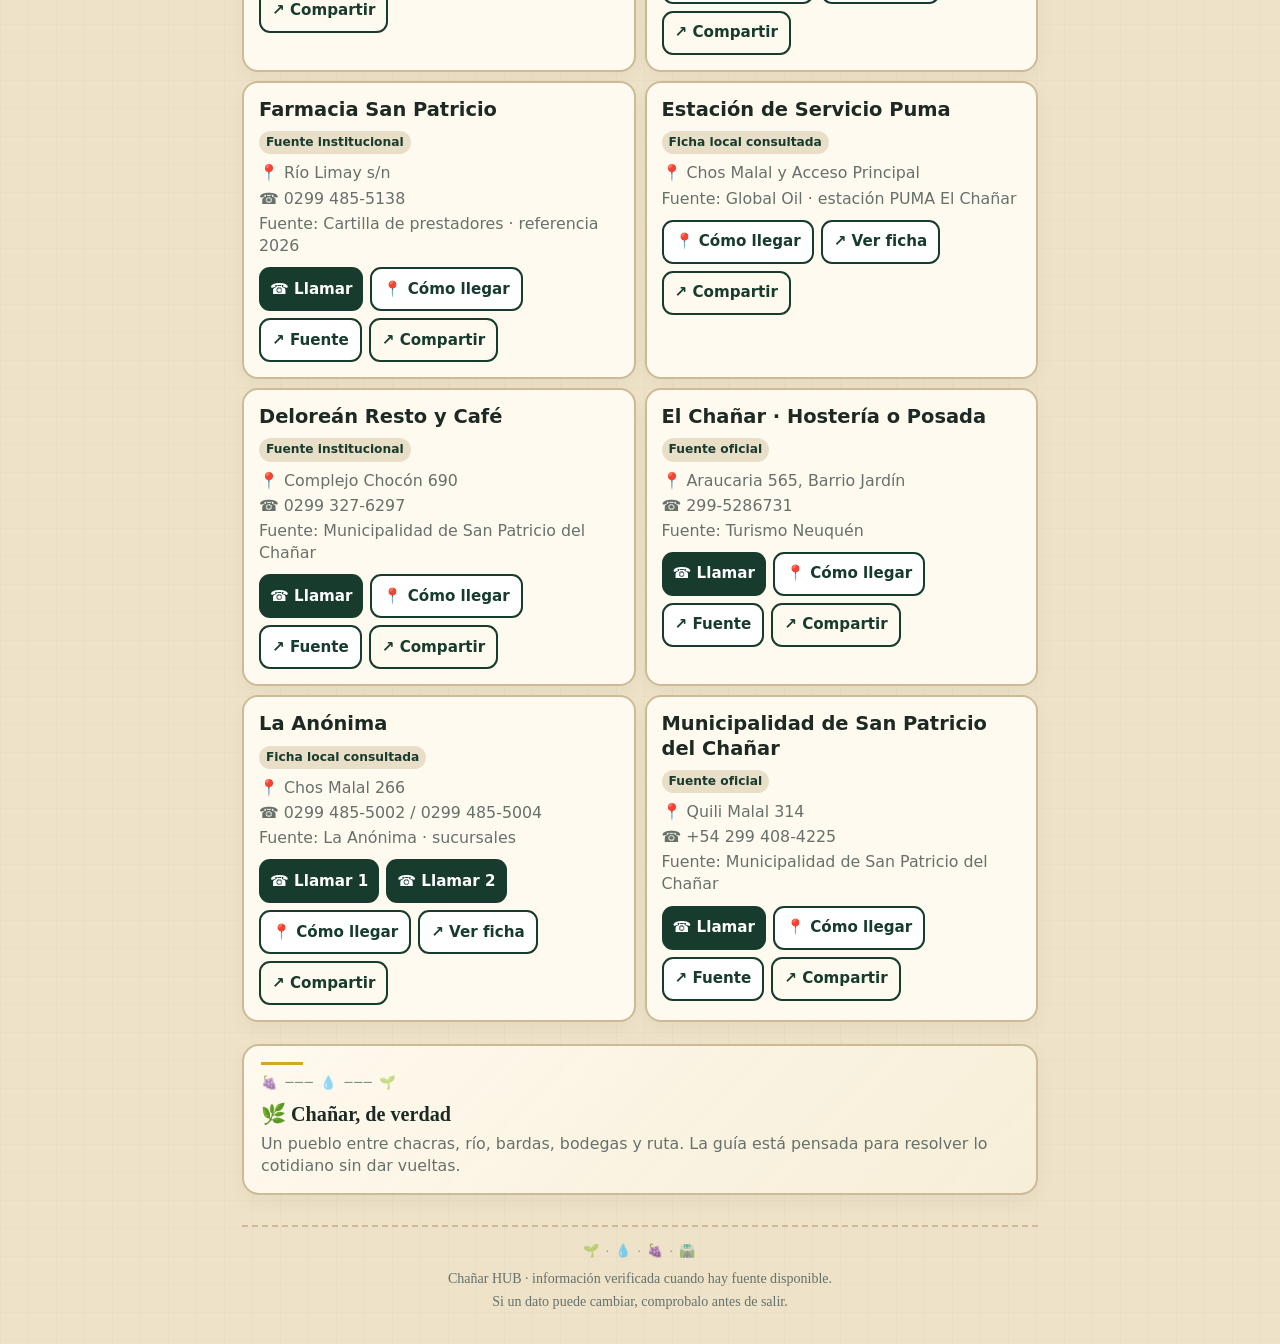
==== commit d91d58aa: "Corregir metadatos de vista previa y botón móvil" ====
--- a/index.html
+++ b/index.html
@@ -10,11 +10,15 @@
 <meta property="og:description" content="Información útil para resolver rápido en San Patricio del Chañar. Salud, trámites, comer, dormir, compras y más.">
 <meta property="og:url" content="https://eliasmartinezcultural-glitch.github.io/chanar-hub/">
 <meta property="og:image" content="https://eliasmartinezcultural-glitch.github.io/chanar-hub/og-chanar-hub.svg">
+<meta property="og:image:type" content="image/svg+xml">
+<meta property="og:image:width" content="1200">
+<meta property="og:image:height" content="630">
 <meta property="og:image:alt" content="Chañar HUB · Guía útil de San Patricio del Chañar">
 <meta name="twitter:card" content="summary_large_image">
 <meta name="twitter:title" content="Chañar HUB · Guía útil">
 <meta name="twitter:description" content="Guía útil de San Patricio del Chañar.">
 <meta name="twitter:image" content="https://eliasmartinezcultural-glitch.github.io/chanar-hub/og-chanar-hub.svg">
+<meta name="twitter:image:alt" content="Chañar HUB · Guía útil de San Patricio del Chañar">
 <link rel="canonical" href="https://eliasmartinezcultural-glitch.github.io/chanar-hub/"><link rel="manifest" href="manifest.webmanifest"><meta name="apple-mobile-web-app-capable" content="yes"><meta name="apple-mobile-web-app-status-bar-style" content="black-translucent"><meta name="apple-mobile-web-app-title" content="Chañar HUB"><meta name="description" content="Chañar HUB: información útil para resolver rápido en San Patricio del Chañar.">
 <title>Chañar HUB · Guía útil</title>
 <link rel="stylesheet" href="style.css">
@@ -90,7 +94,7 @@
 
 <section class="local-note" aria-label="Identidad local"><div class="note-marks" aria-hidden="true">🍇 ─── 💧 ─── 🌱</div><strong>🌿 Chañar, de verdad</strong><p>Un pueblo entre chacras, río, bardas, bodegas y ruta. La guía está pensada para resolver lo cotidiano sin dar vueltas.</p></section>
 
-<button class="top-button id="topButton" type="button" aria-label="Volver arriba">↑</button>
+<button class="top-button" id="topButton" type="button" aria-label="Volver arriba">↑</button>
 <footer>Chañar HUB · información verificada cuando hay fuente disponible.<br><span>Si un dato puede cambiar, comprobalo antes de salir.</span></footer>
 </main>
 <script src="app.js"></script>
--- a/style.css
+++ b/style.css
@@ -107,3 +107,16 @@
  .card{padding:14px;border-radius:15px}
 }
 @media(prefers-reduced-motion:reduce){*{scroll-behavior:auto!important;transition:none!important}.card:hover,.actions button:hover{transform:none}}
+
+
+/* CONSOLIDACIÓN FINAL · ajustes ópticos mínimos */
+@media(max-width:620px){
+  .hero p{font-size:1rem}
+  .local-strip{gap:5px}
+  .local-strip span{font-size:.68rem}
+  .mobile-nav{margin-top:0}
+}
+@media(max-width:380px){
+  .mobile-nav{grid-template-columns:repeat(4,1fr);gap:3px;padding:5px}
+  .mobile-nav a,.mobile-nav button{font-size:.64rem;min-height:38px}
+}
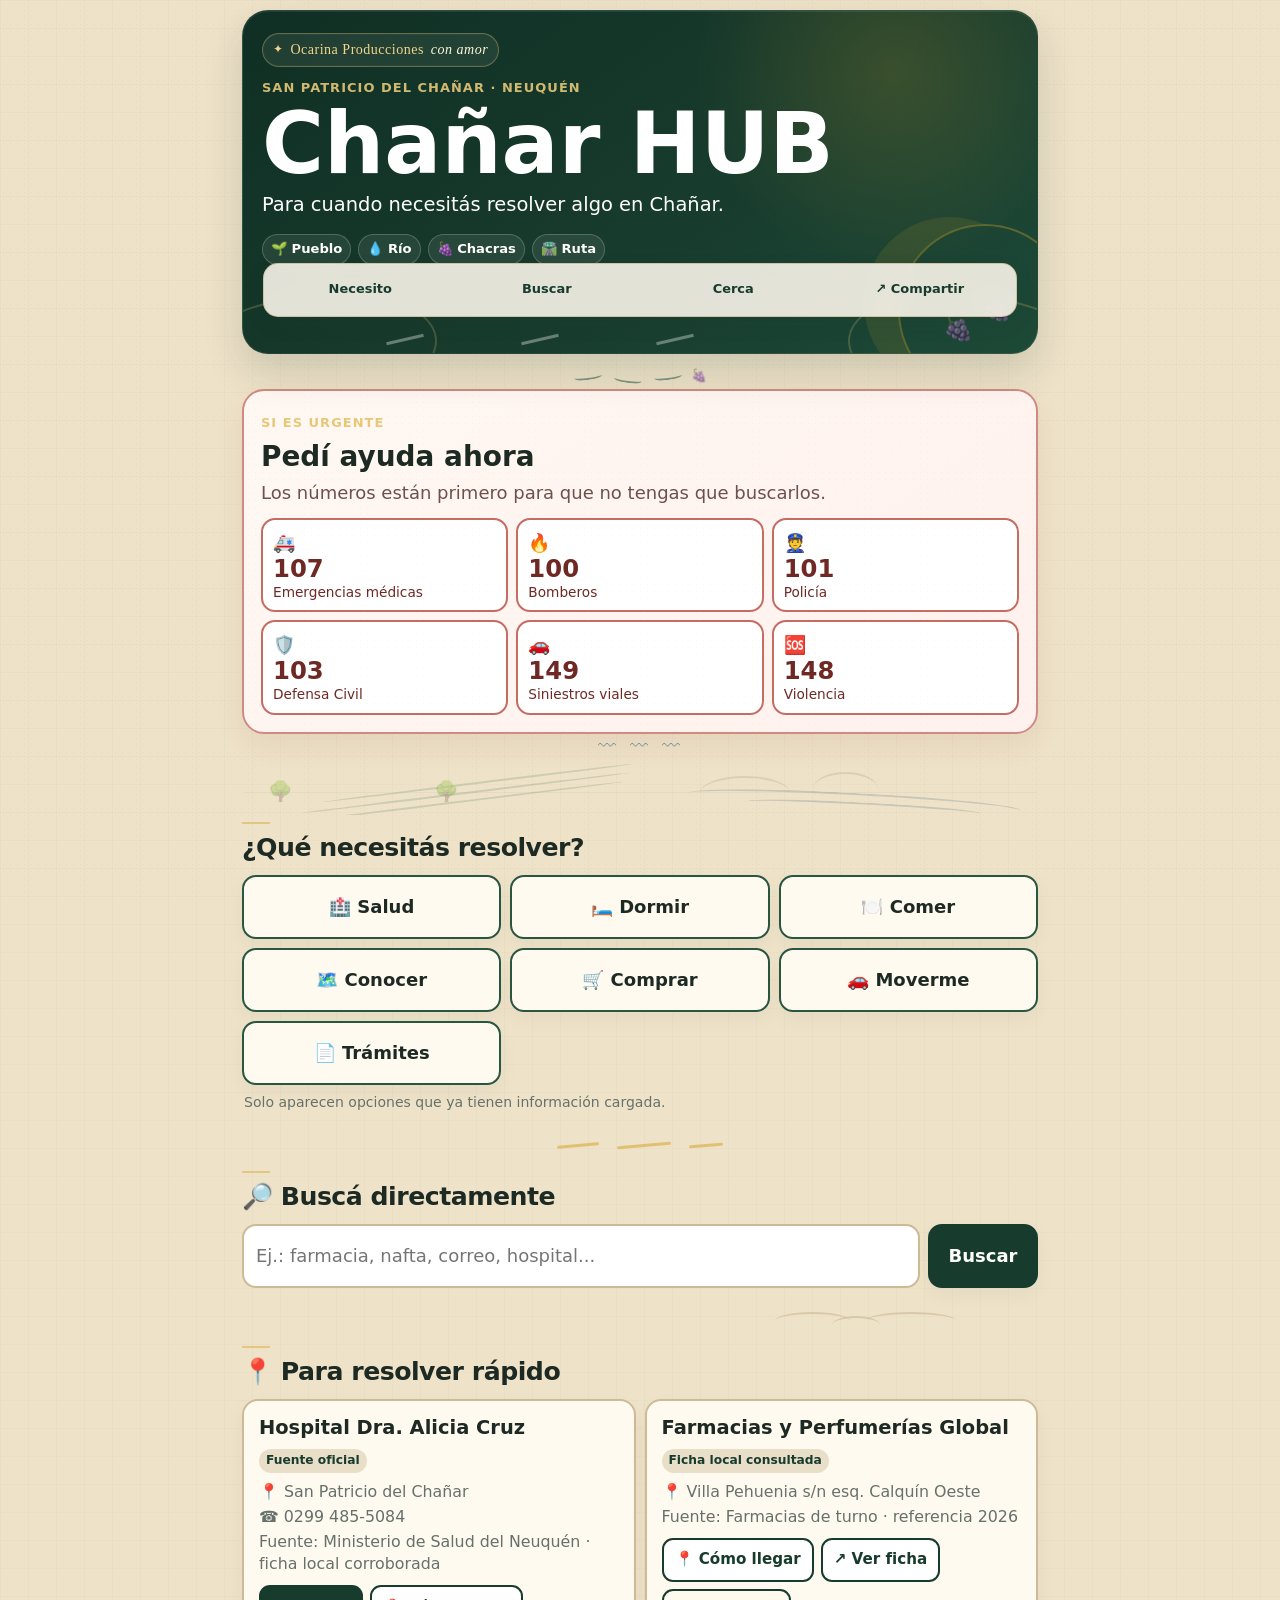
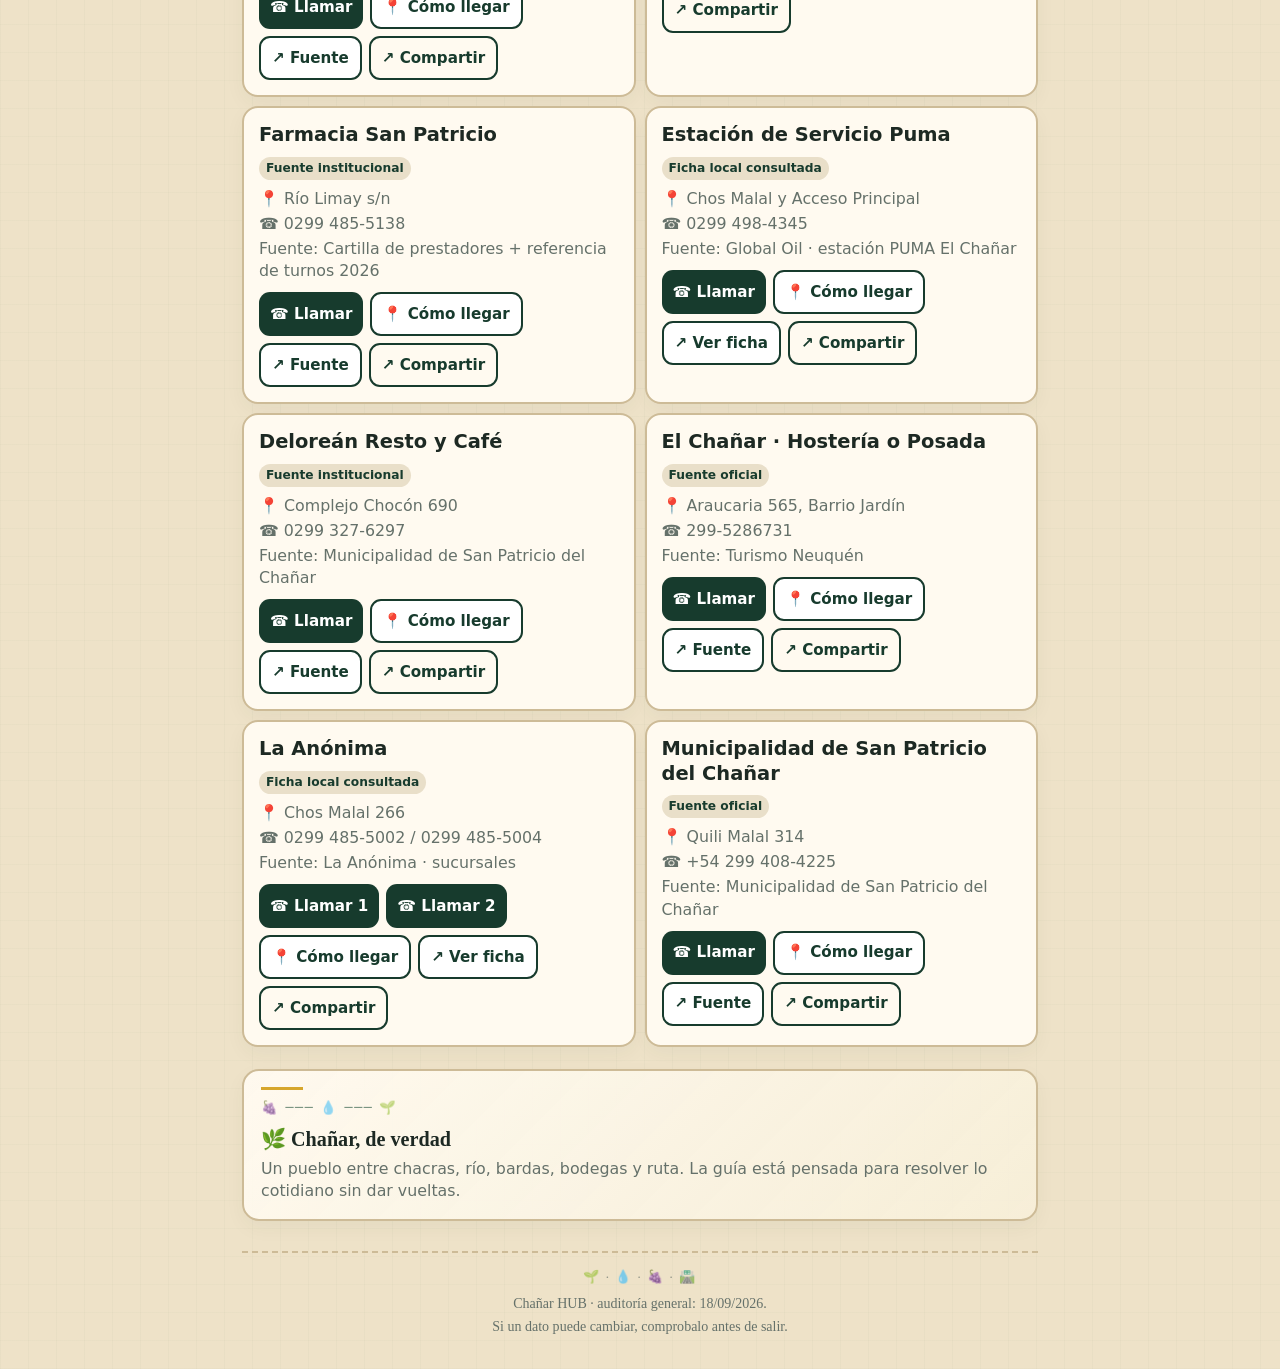
==== commit c0034a8b: "Marcar fecha de auditoría general en la interfaz" ====
--- a/index.html
+++ b/index.html
@@ -95,7 +95,7 @@
 <section class="local-note" aria-label="Identidad local"><div class="note-marks" aria-hidden="true">🍇 ─── 💧 ─── 🌱</div><strong>🌿 Chañar, de verdad</strong><p>Un pueblo entre chacras, río, bardas, bodegas y ruta. La guía está pensada para resolver lo cotidiano sin dar vueltas.</p></section>
 
 <button class="top-button" id="topButton" type="button" aria-label="Volver arriba">↑</button>
-<footer>Chañar HUB · información verificada cuando hay fuente disponible.<br><span>Si un dato puede cambiar, comprobalo antes de salir.</span></footer>
+<footer>Chañar HUB · auditoría general: 18/09/2026.<br><span>Si un dato puede cambiar, comprobalo antes de salir.</span></footer>
 </main>
 <script src="app.js"></script>
 <script>if("serviceWorker" in navigator) navigator.serviceWorker.register("sw.js");</script>
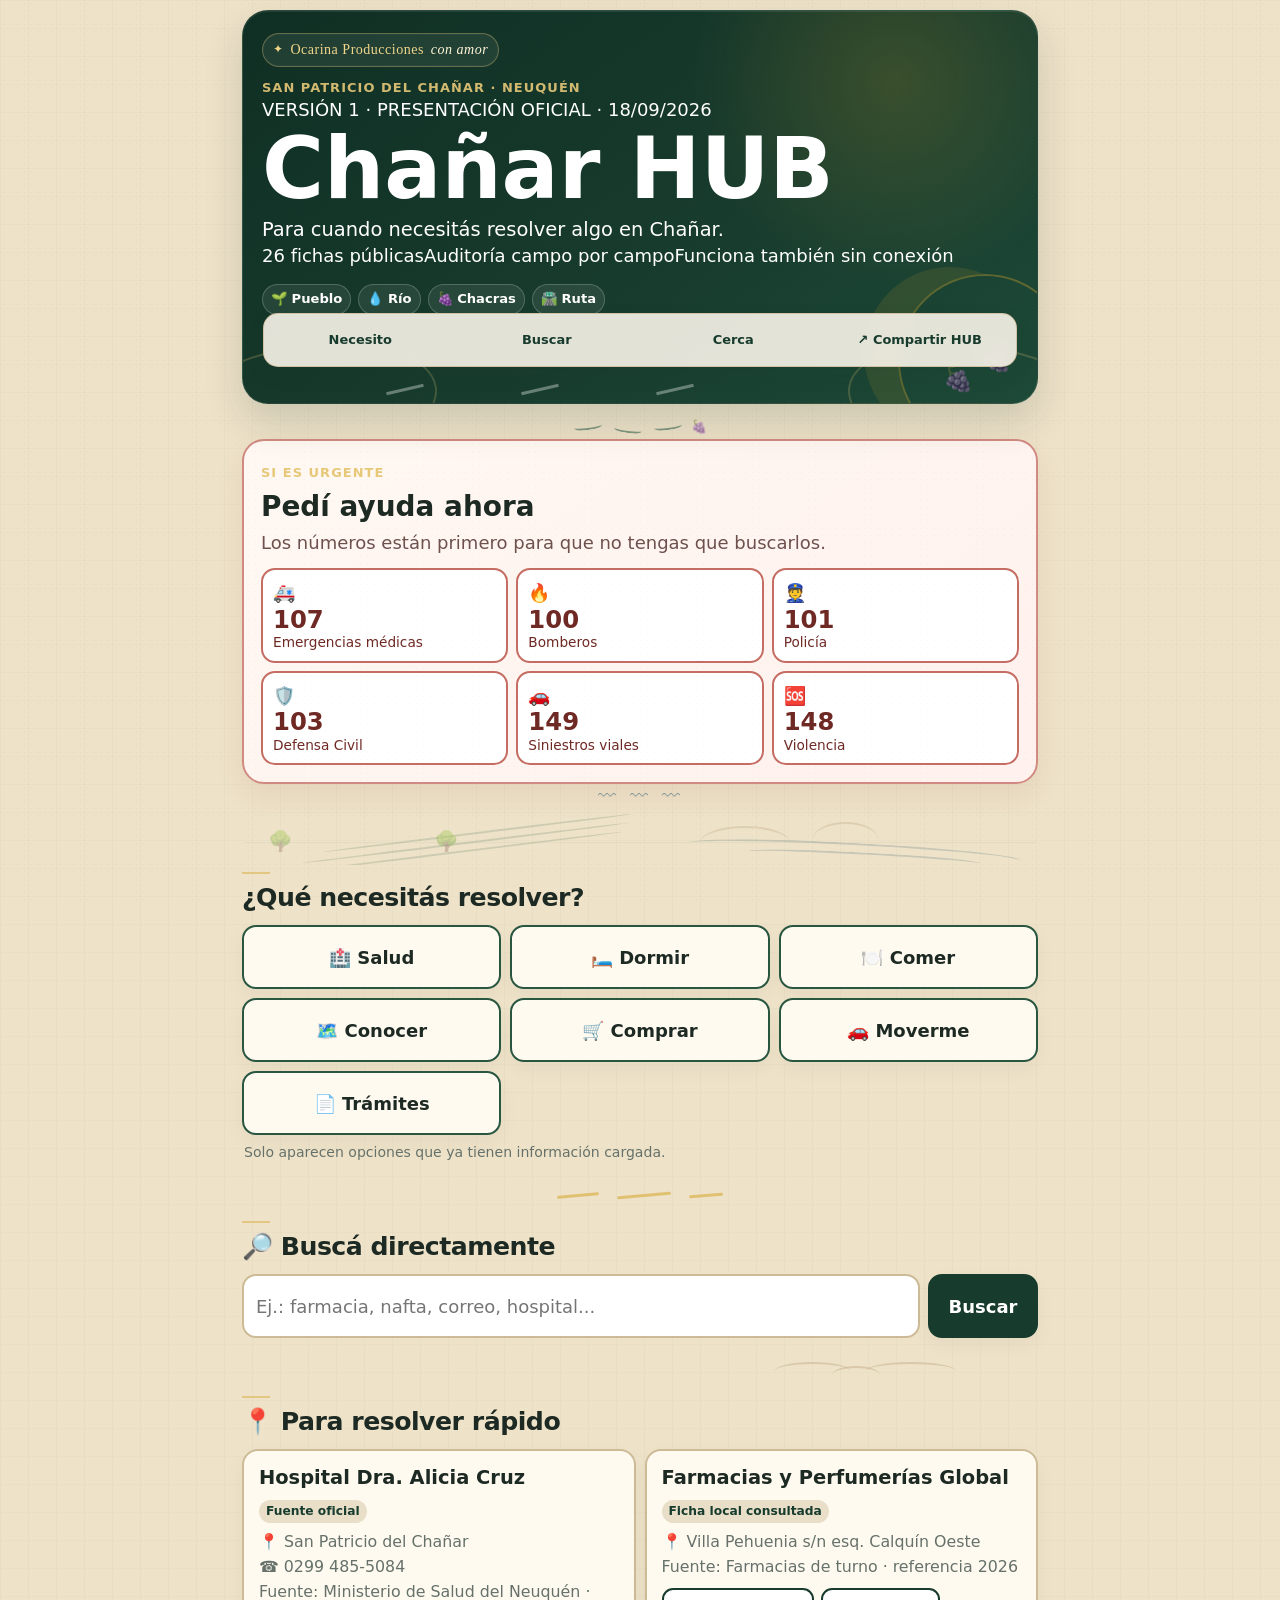
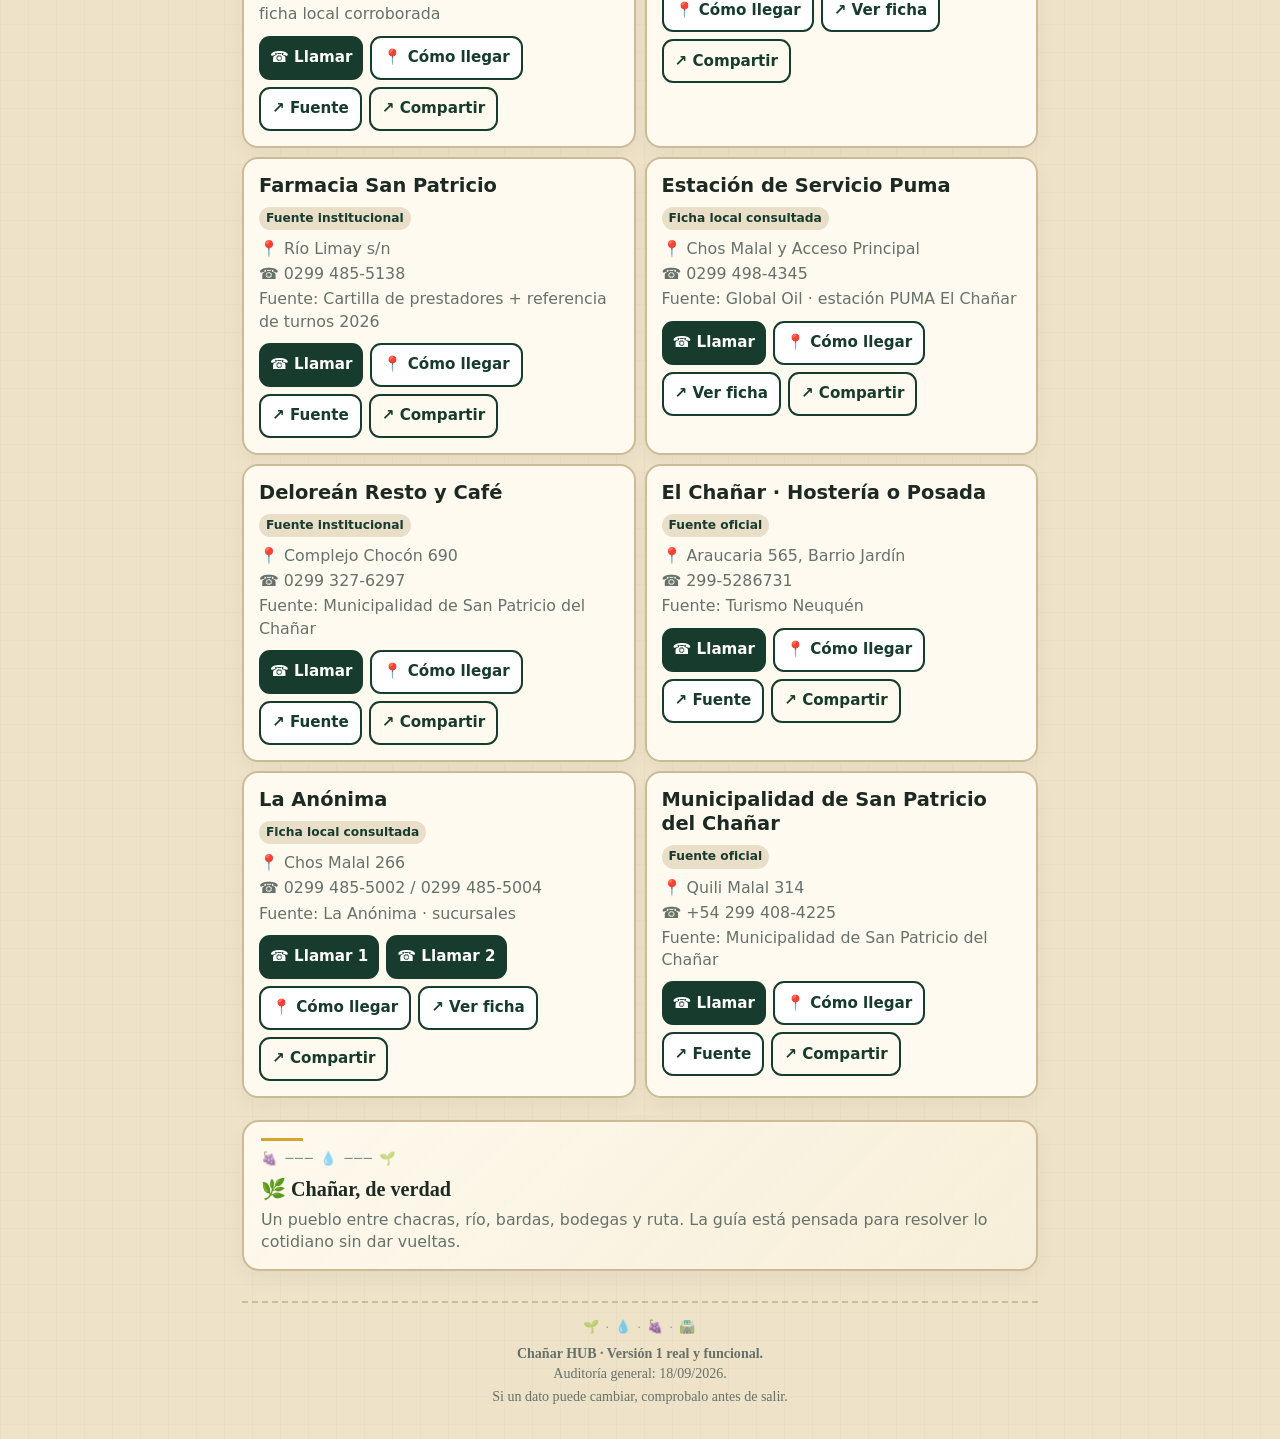
==== commit e9143eb1: "Presentar oficialmente Chañar HUB V1" ====
--- a/index.html
+++ b/index.html
@@ -28,9 +28,9 @@
 <main class="app">
 <header class="hero">
   <div class="brand-signature">Ocarina Producciones <span>con amor</span></div>
-  <div class="eyebrow">SAN PATRICIO DEL CHAÑAR · NEUQUÉN</div>
+  <div class="eyebrow">SAN PATRICIO DEL CHAÑAR · NEUQUÉN</div><div class="version-mark">VERSIÓN 1 · PRESENTACIÓN OFICIAL · 18/09/2026</div>
   <h1>Chañar HUB</h1>
-  <p>Para cuando necesitás resolver algo en Chañar.</p><div class="local-strip"><span>🌱 Pueblo</span><span>💧 Río</span><span>🍇 Chacras</span><span>🛣️ Ruta</span></div><nav class="mobile-nav" aria-label="Accesos rápidos"><a href="#need-title">Necesito</a><a href="#search-title">Buscar</a><a href="#quick-title">Cerca</a><button type="button" id="shareHub">↗ Compartir</button></nav>
+  <p>Para cuando necesitás resolver algo en Chañar.</p><div class="hub-proof"><span>26 fichas públicas</span><span>Auditoría campo por campo</span><span>Funciona también sin conexión</span></div><div class="local-strip"><span>🌱 Pueblo</span><span>💧 Río</span><span>🍇 Chacras</span><span>🛣️ Ruta</span></div><nav class="mobile-nav" aria-label="Accesos rápidos"><a href="#need-title">Necesito</a><a href="#search-title">Buscar</a><a href="#quick-title">Cerca</a><button type="button" id="shareHub">↗ Compartir HUB</button></nav>
   <div class="local-landscape" aria-hidden="true">
     <span class="hill hill-a"></span><span class="hill hill-b"></span>
     <span class="vine vine-1">🍇</span><span class="vine vine-2">🍇</span>
@@ -95,7 +95,7 @@
 <section class="local-note" aria-label="Identidad local"><div class="note-marks" aria-hidden="true">🍇 ─── 💧 ─── 🌱</div><strong>🌿 Chañar, de verdad</strong><p>Un pueblo entre chacras, río, bardas, bodegas y ruta. La guía está pensada para resolver lo cotidiano sin dar vueltas.</p></section>
 
 <button class="top-button" id="topButton" type="button" aria-label="Volver arriba">↑</button>
-<footer>Chañar HUB · auditoría general: 18/09/2026.<br><span>Si un dato puede cambiar, comprobalo antes de salir.</span></footer>
+<footer><strong>Chañar HUB · Versión 1 real y funcional.</strong><br>Auditoría general: 18/09/2026.<br><span>Si un dato puede cambiar, comprobalo antes de salir.</span></footer>
 </main>
 <script src="app.js"></script>
 <script>if("serviceWorker" in navigator) navigator.serviceWorker.register("sw.js");</script>
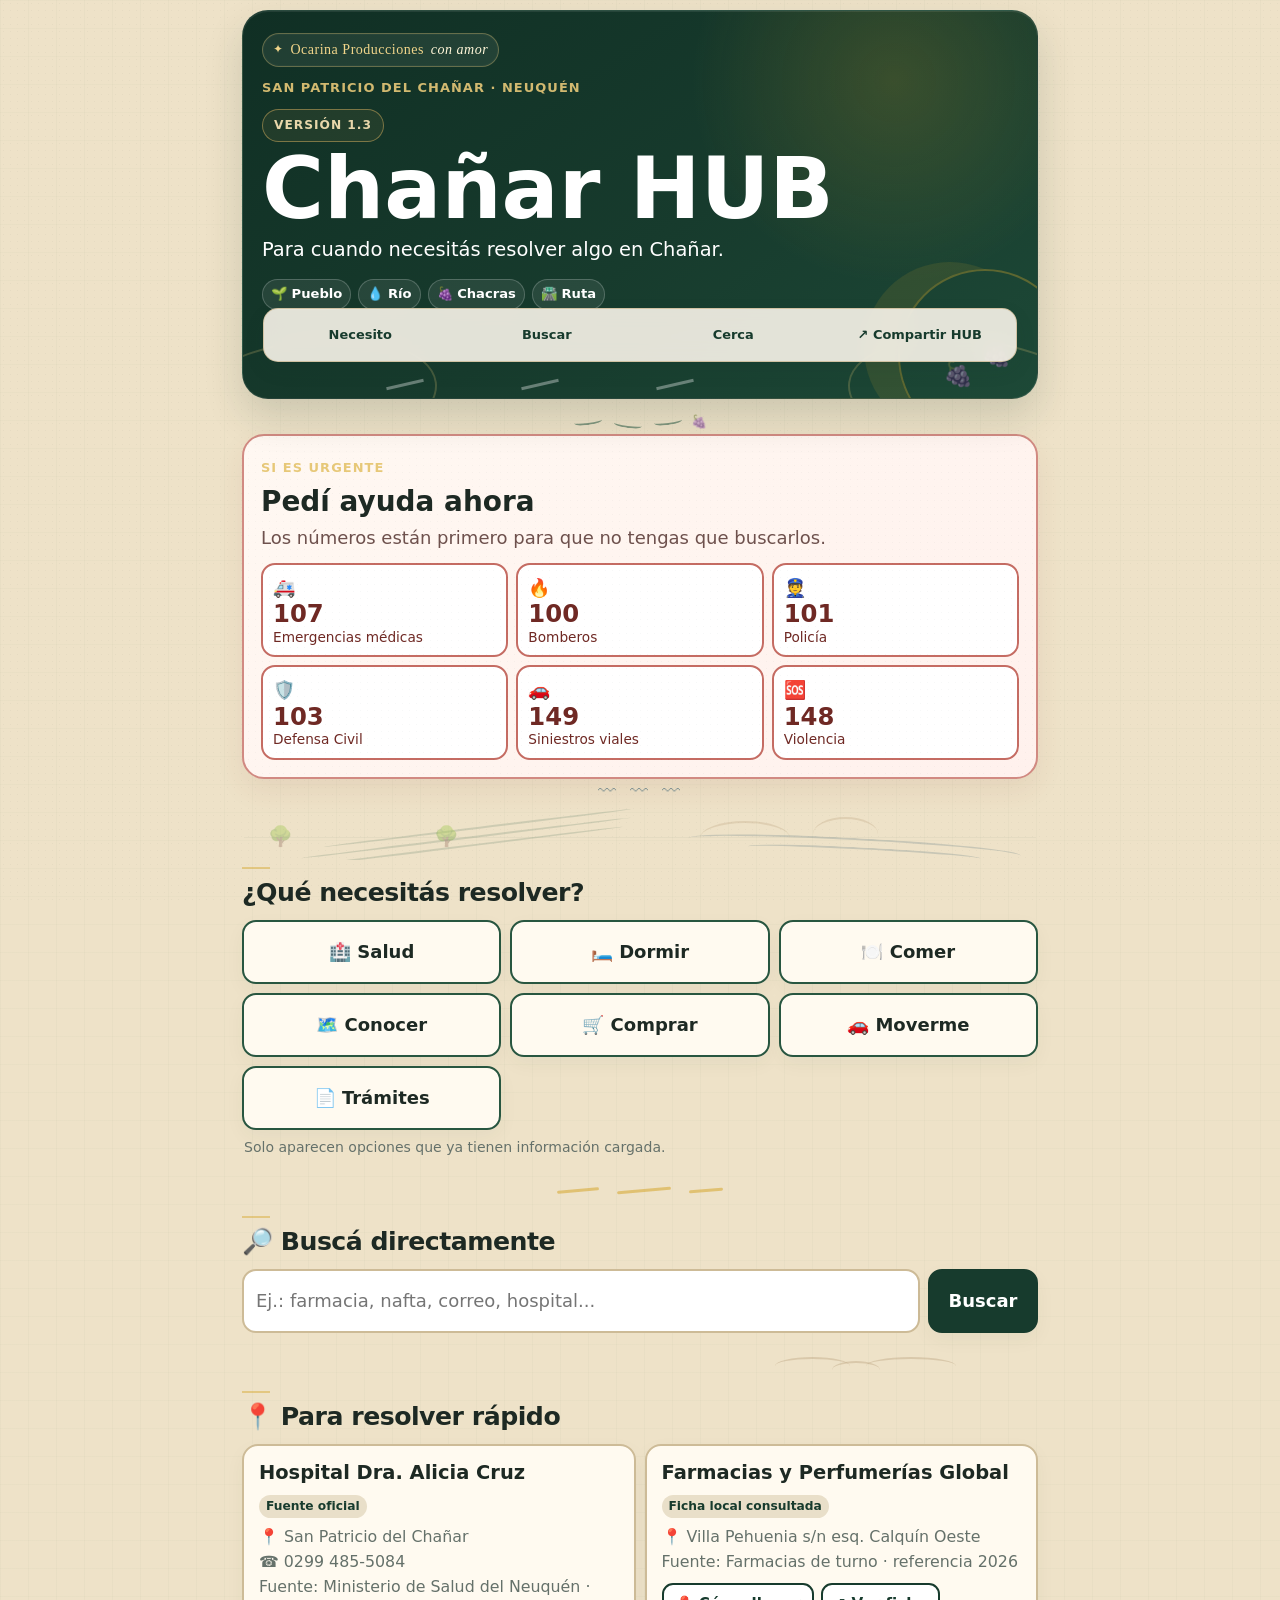
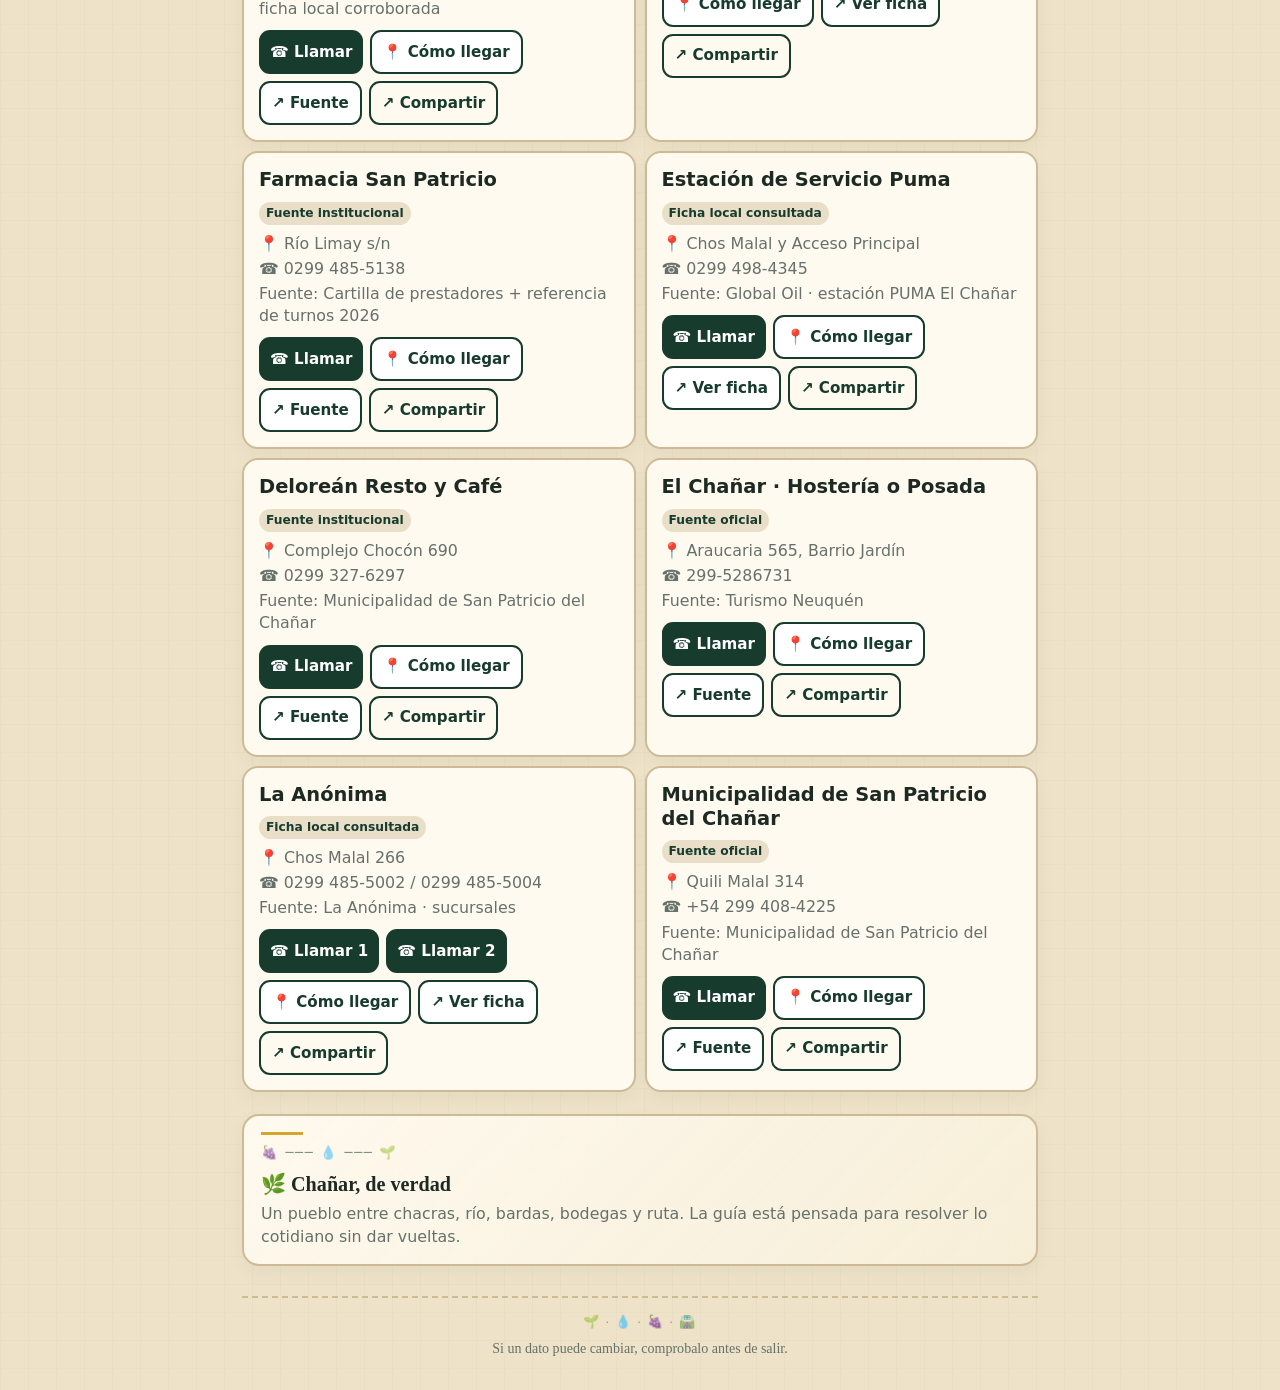
==== commit 33069d70: "Simplificar presentación pública a V1.3" ====
--- a/index.html
+++ b/index.html
@@ -28,9 +28,9 @@
 <main class="app">
 <header class="hero">
   <div class="brand-signature">Ocarina Producciones <span>con amor</span></div>
-  <div class="eyebrow">SAN PATRICIO DEL CHAÑAR · NEUQUÉN</div><div class="version-mark">VERSIÓN 1 · PRESENTACIÓN OFICIAL · 18/09/2026</div>
+  <div class="eyebrow">SAN PATRICIO DEL CHAÑAR · NEUQUÉN</div><div class="version-mark">VERSIÓN 1.3</div>
   <h1>Chañar HUB</h1>
-  <p>Para cuando necesitás resolver algo en Chañar.</p><div class="hub-proof"><span>26 fichas públicas</span><span>Auditoría campo por campo</span><span>Funciona también sin conexión</span></div><div class="local-strip"><span>🌱 Pueblo</span><span>💧 Río</span><span>🍇 Chacras</span><span>🛣️ Ruta</span></div><nav class="mobile-nav" aria-label="Accesos rápidos"><a href="#need-title">Necesito</a><a href="#search-title">Buscar</a><a href="#quick-title">Cerca</a><button type="button" id="shareHub">↗ Compartir HUB</button></nav>
+  <p>Para cuando necesitás resolver algo en Chañar.</p><div class="local-strip"><span>🌱 Pueblo</span><span>💧 Río</span><span>🍇 Chacras</span><span>🛣️ Ruta</span></div><nav class="mobile-nav" aria-label="Accesos rápidos"><a href="#need-title">Necesito</a><a href="#search-title">Buscar</a><a href="#quick-title">Cerca</a><button type="button" id="shareHub">↗ Compartir HUB</button></nav>
   <div class="local-landscape" aria-hidden="true">
     <span class="hill hill-a"></span><span class="hill hill-b"></span>
     <span class="vine vine-1">🍇</span><span class="vine vine-2">🍇</span>
@@ -95,7 +95,7 @@
 <section class="local-note" aria-label="Identidad local"><div class="note-marks" aria-hidden="true">🍇 ─── 💧 ─── 🌱</div><strong>🌿 Chañar, de verdad</strong><p>Un pueblo entre chacras, río, bardas, bodegas y ruta. La guía está pensada para resolver lo cotidiano sin dar vueltas.</p></section>
 
 <button class="top-button" id="topButton" type="button" aria-label="Volver arriba">↑</button>
-<footer><strong>Chañar HUB · Versión 1 real y funcional.</strong><br>Auditoría general: 18/09/2026.<br><span>Si un dato puede cambiar, comprobalo antes de salir.</span></footer>
+<footer><span>Si un dato puede cambiar, comprobalo antes de salir.</span></footer>
 </main>
 <script src="app.js"></script>
 <script>if("serviceWorker" in navigator) navigator.serviceWorker.register("sw.js");</script>
--- a/style.css
+++ b/style.css
@@ -120,3 +120,9 @@
   .mobile-nav{grid-template-columns:repeat(4,1fr);gap:3px;padding:5px}
   .mobile-nav a,.mobile-nav button{font-size:.64rem;min-height:38px}
 }
+
+
+/* V1 · presentación oficial */
+.version-mark{display:inline-block;margin:12px auto 0;padding:7px 11px;border:1px solid rgba(199,164,90,.55);border-radius:999px;background:rgba(199,164,90,.09);color:#e8d7aa;font-size:.68rem;font-weight:800;letter-spacing:.08em;text-transform:uppercase}
+.hub-proof{display:flex;flex-wrap:wrap;justify-content:center;gap:8px;margin:16px auto 4px;max-width:760px}.hub-proof span{padding:7px 10px;border-radius:999px;background:rgba(255,255,255,.08);border:1px solid rgba(255,255,255,.12);font-size:.72rem;font-weight:700;color:#f5eddc}
+@media(max-width:620px){.version-mark{font-size:.6rem;line-height:1.25}.hub-proof{gap:6px}.hub-proof span{font-size:.66rem;padding:6px 8px}}
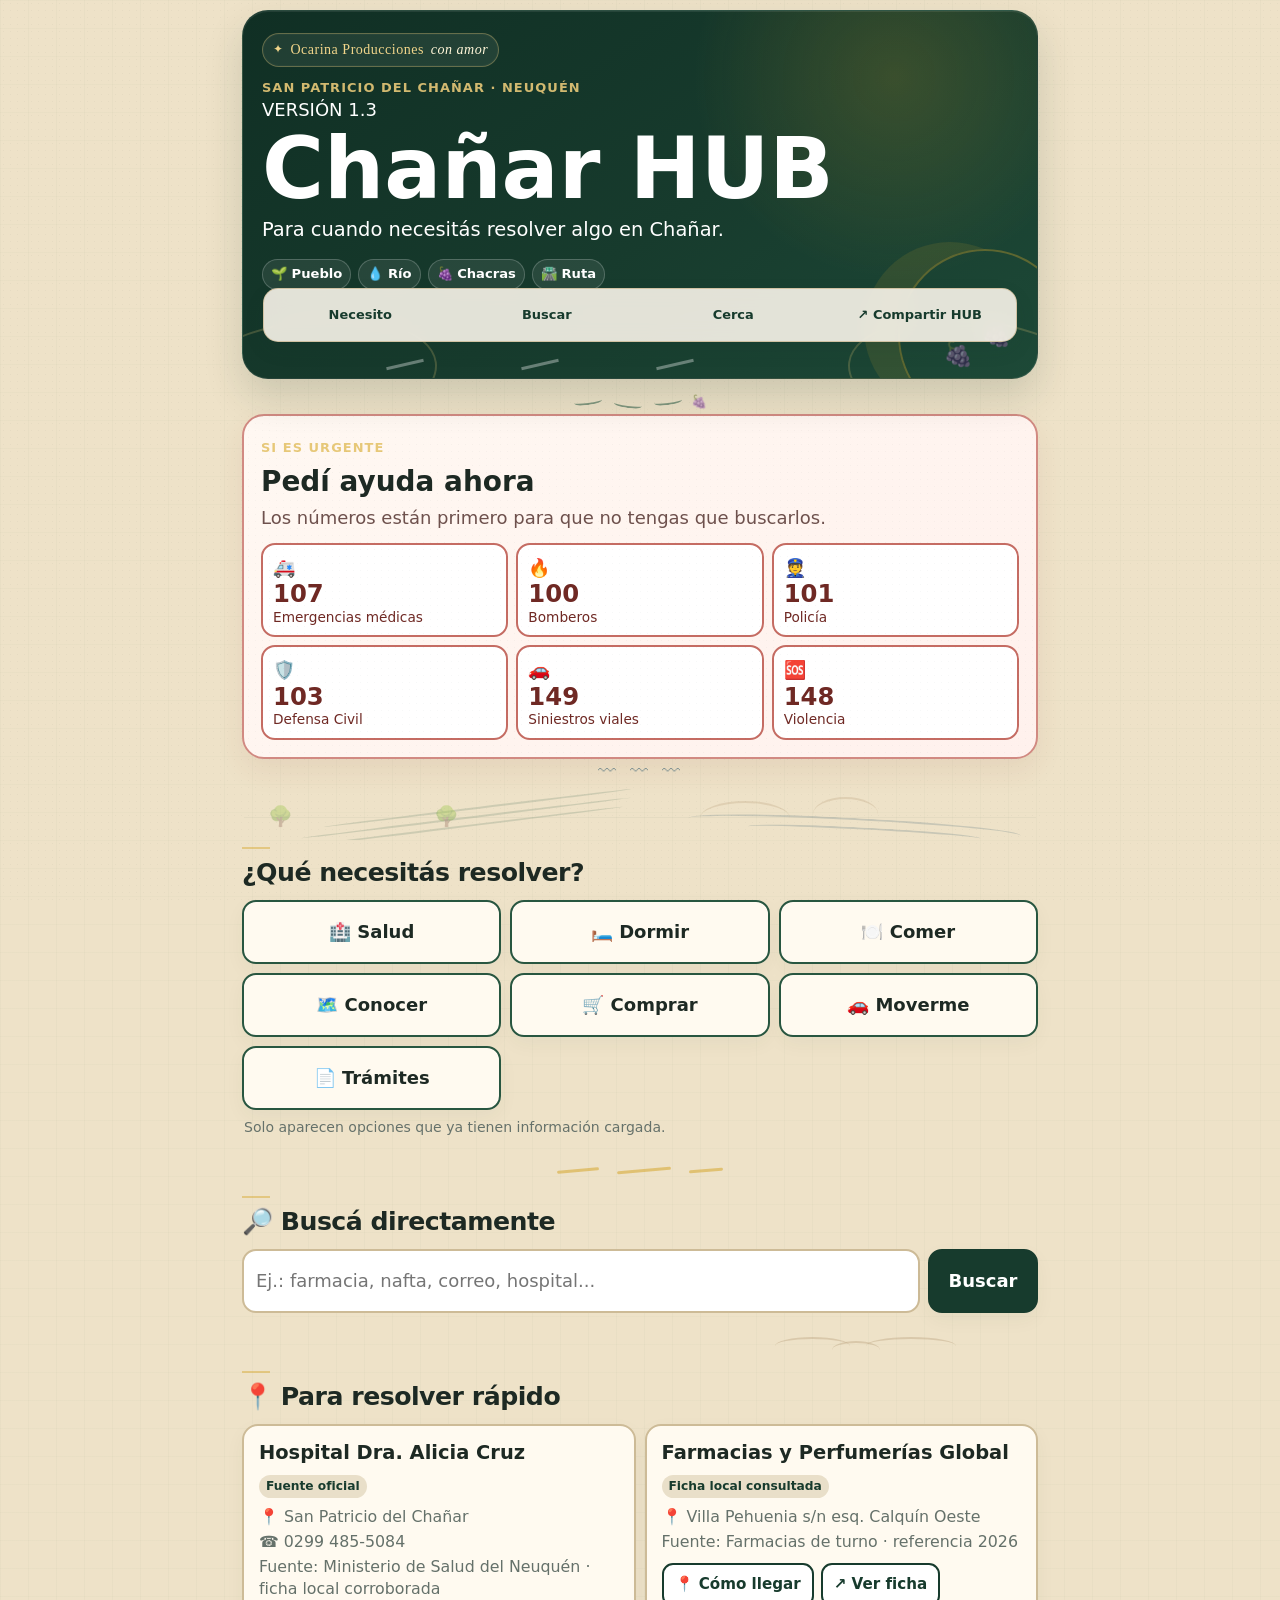
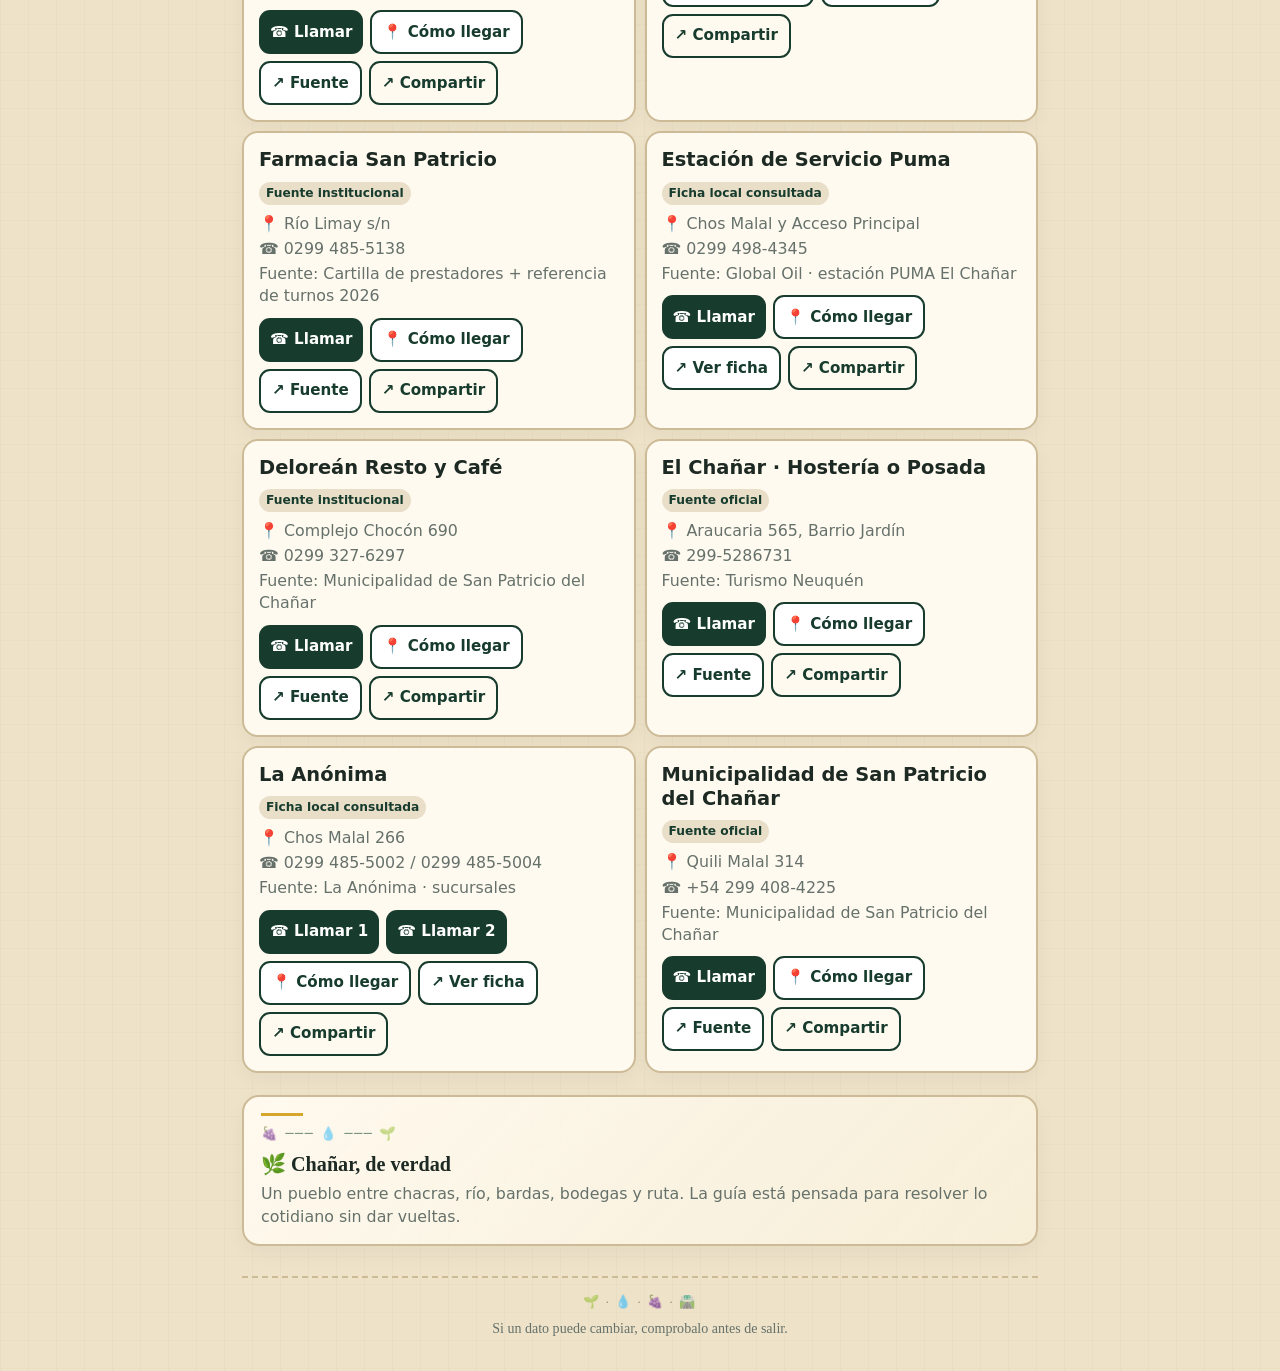
==== commit 837441ca: "Preparar vista previa social profesional V1.3" ====
--- a/index.html
+++ b/index.html
@@ -9,15 +9,15 @@
 <meta property="og:title" content="Chañar HUB · Guía útil de San Patricio del Chañar">
 <meta property="og:description" content="Información útil para resolver rápido en San Patricio del Chañar. Salud, trámites, comer, dormir, compras y más.">
 <meta property="og:url" content="https://eliasmartinezcultural-glitch.github.io/chanar-hub/">
-<meta property="og:image" content="https://eliasmartinezcultural-glitch.github.io/chanar-hub/og-chanar-hub.svg">
-<meta property="og:image:type" content="image/svg+xml">
+<meta property="og:image" content="https://eliasmartinezcultural-glitch.github.io/chanar-hub/og-chanar-hub.png">
+<meta property="og:image:type" content="image/png">
 <meta property="og:image:width" content="1200">
 <meta property="og:image:height" content="630">
 <meta property="og:image:alt" content="Chañar HUB · Guía útil de San Patricio del Chañar">
 <meta name="twitter:card" content="summary_large_image">
 <meta name="twitter:title" content="Chañar HUB · Guía útil">
 <meta name="twitter:description" content="Guía útil de San Patricio del Chañar.">
-<meta name="twitter:image" content="https://eliasmartinezcultural-glitch.github.io/chanar-hub/og-chanar-hub.svg">
+<meta name="twitter:image" content="https://eliasmartinezcultural-glitch.github.io/chanar-hub/og-chanar-hub.png">
 <meta name="twitter:image:alt" content="Chañar HUB · Guía útil de San Patricio del Chañar">
 <link rel="canonical" href="https://eliasmartinezcultural-glitch.github.io/chanar-hub/"><link rel="manifest" href="manifest.webmanifest"><meta name="apple-mobile-web-app-capable" content="yes"><meta name="apple-mobile-web-app-status-bar-style" content="black-translucent"><meta name="apple-mobile-web-app-title" content="Chañar HUB"><meta name="description" content="Chañar HUB: información útil para resolver rápido en San Patricio del Chañar.">
 <title>Chañar HUB · Guía útil</title>
--- a/style.css
+++ b/style.css
@@ -122,7 +122,3 @@
 }
 
 
-/* V1 · presentación oficial */
-.version-mark{display:inline-block;margin:12px auto 0;padding:7px 11px;border:1px solid rgba(199,164,90,.55);border-radius:999px;background:rgba(199,164,90,.09);color:#e8d7aa;font-size:.68rem;font-weight:800;letter-spacing:.08em;text-transform:uppercase}
-.hub-proof{display:flex;flex-wrap:wrap;justify-content:center;gap:8px;margin:16px auto 4px;max-width:760px}.hub-proof span{padding:7px 10px;border-radius:999px;background:rgba(255,255,255,.08);border:1px solid rgba(255,255,255,.12);font-size:.72rem;font-weight:700;color:#f5eddc}
-@media(max-width:620px){.version-mark{font-size:.6rem;line-height:1.25}.hub-proof{gap:6px}.hub-proof span{font-size:.66rem;padding:6px 8px}}
